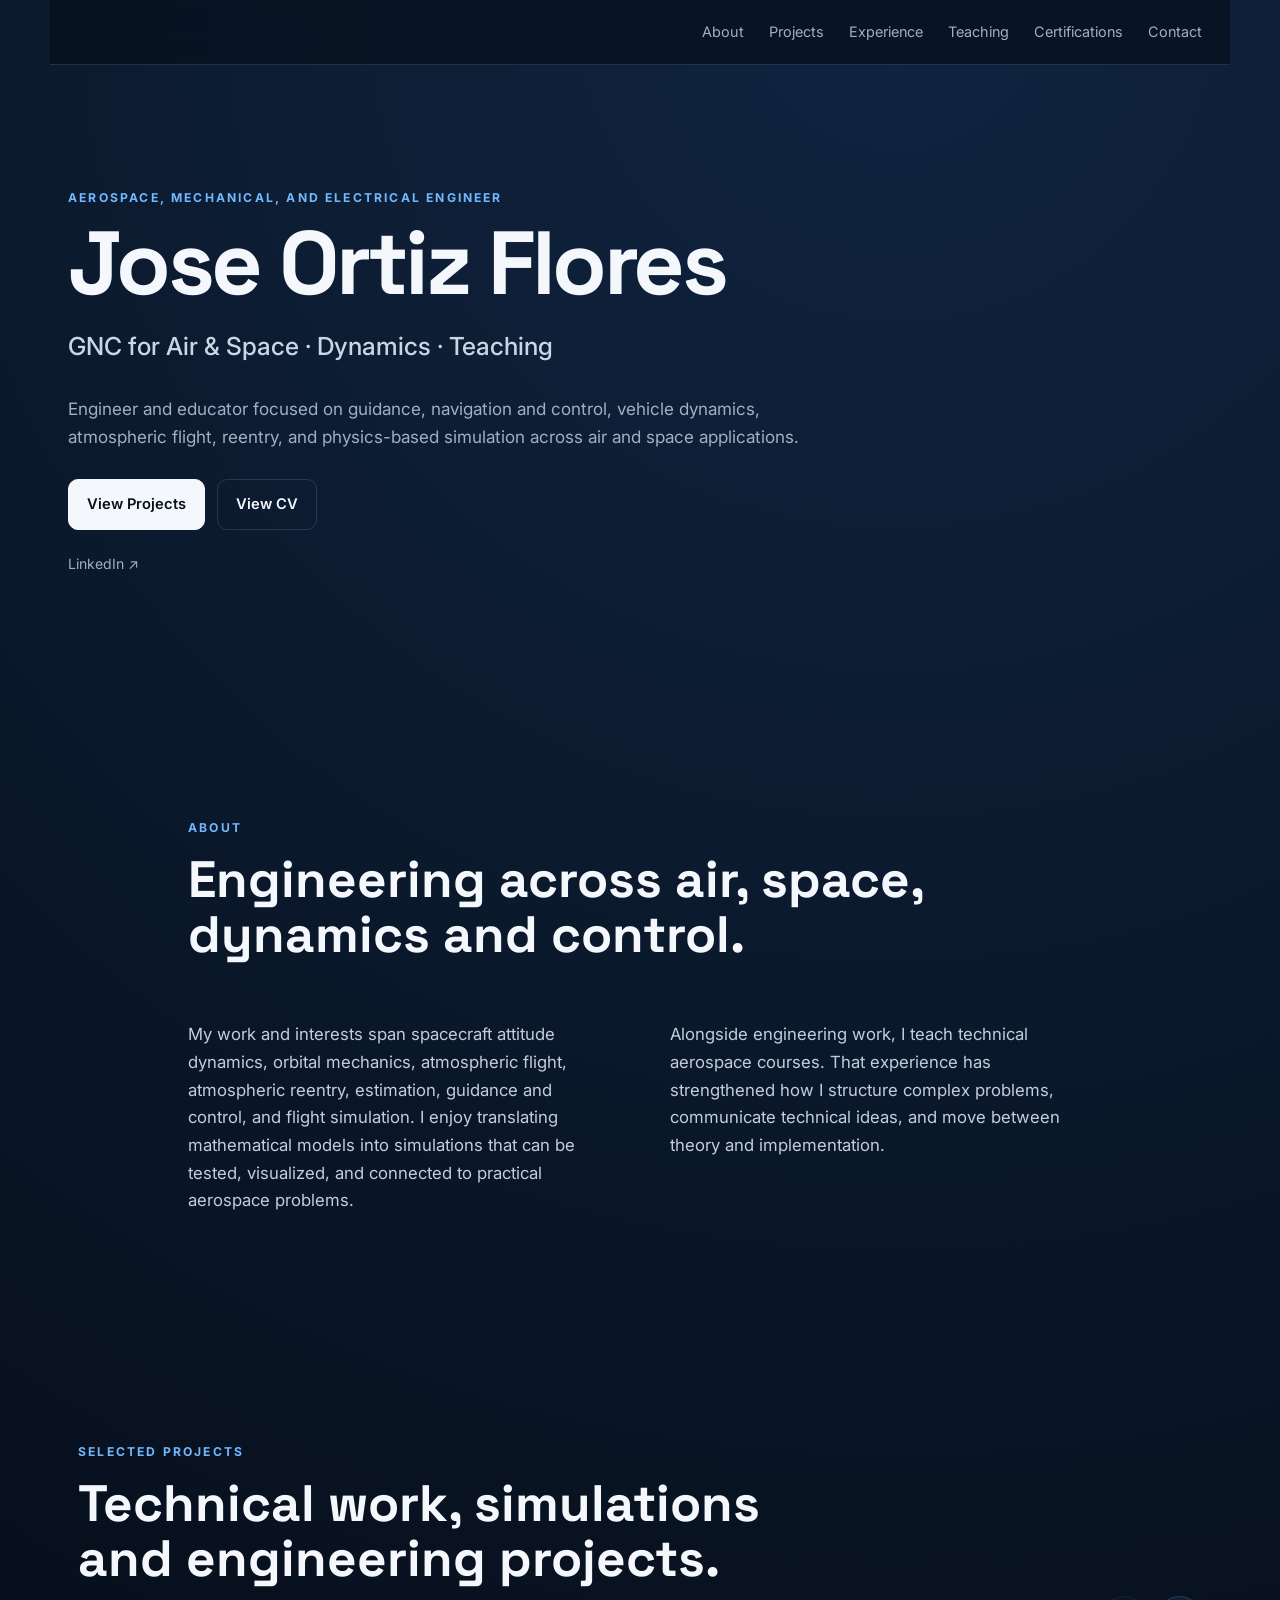
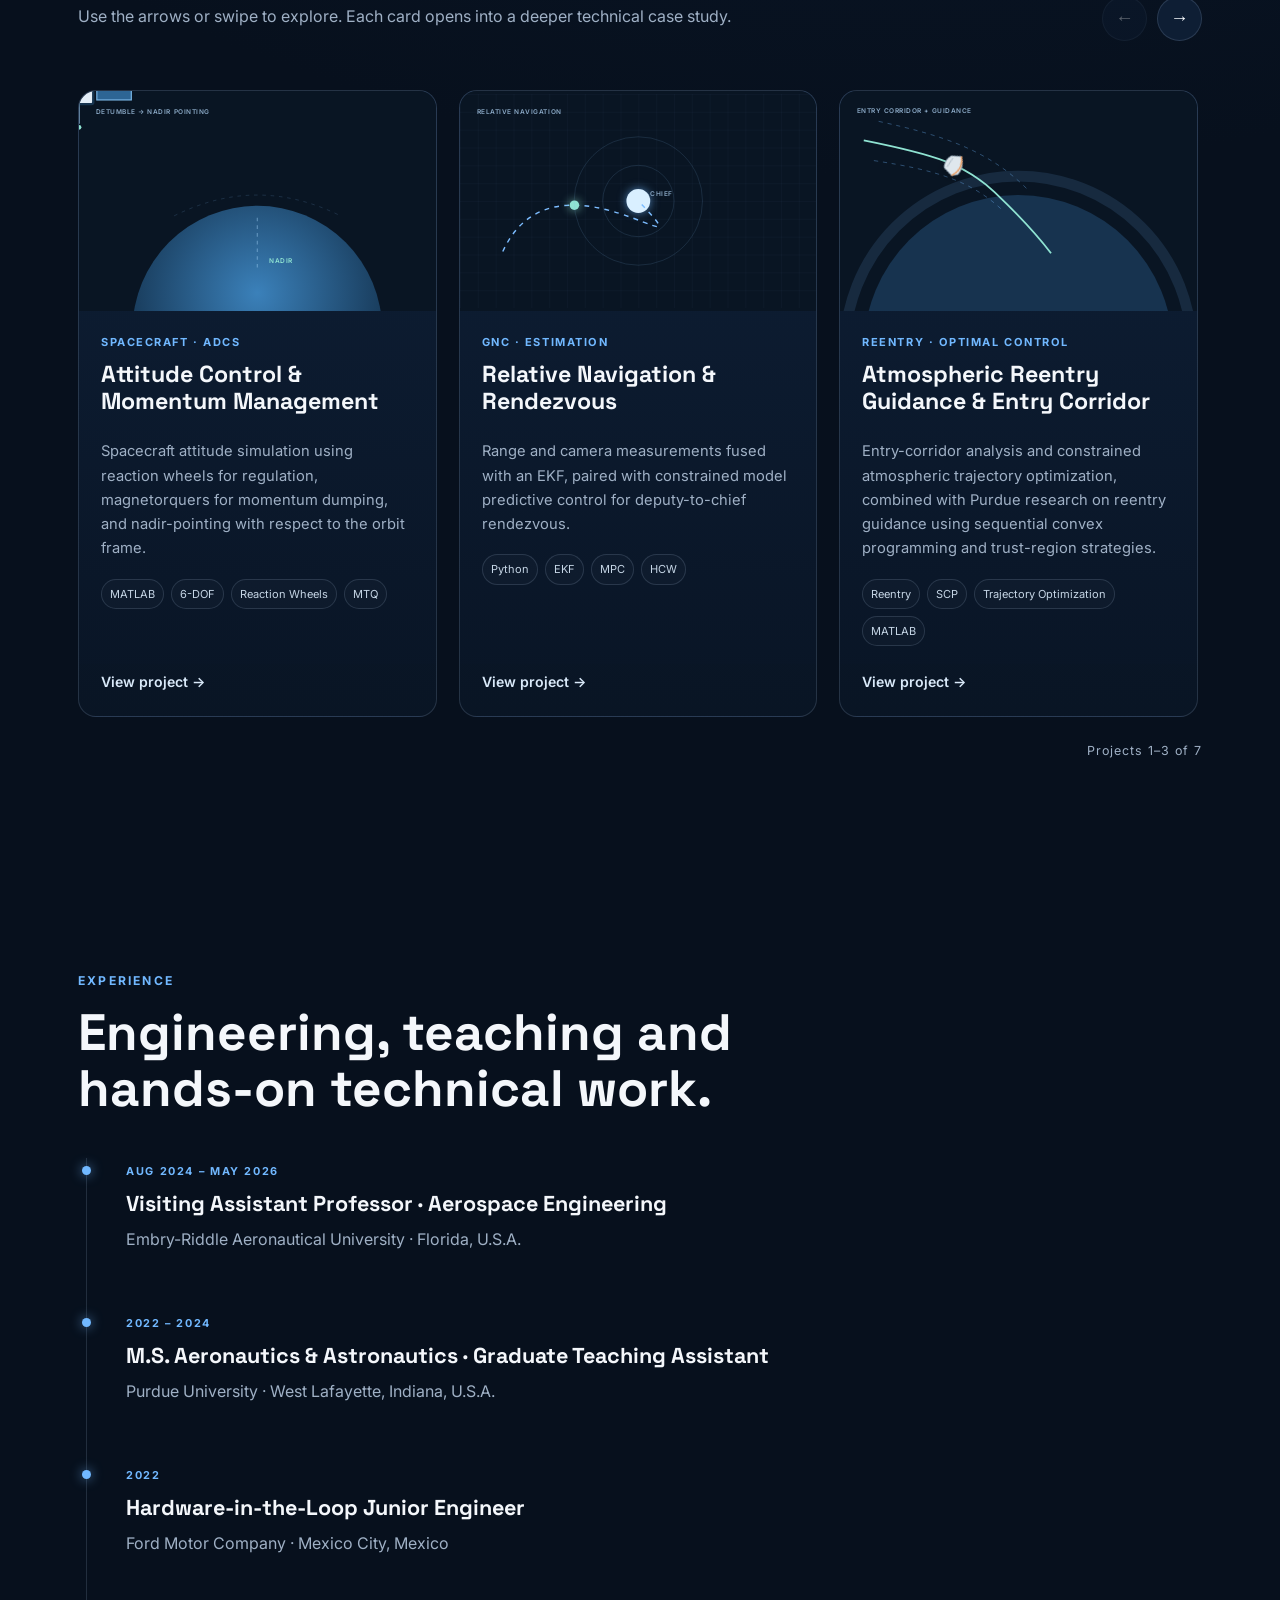
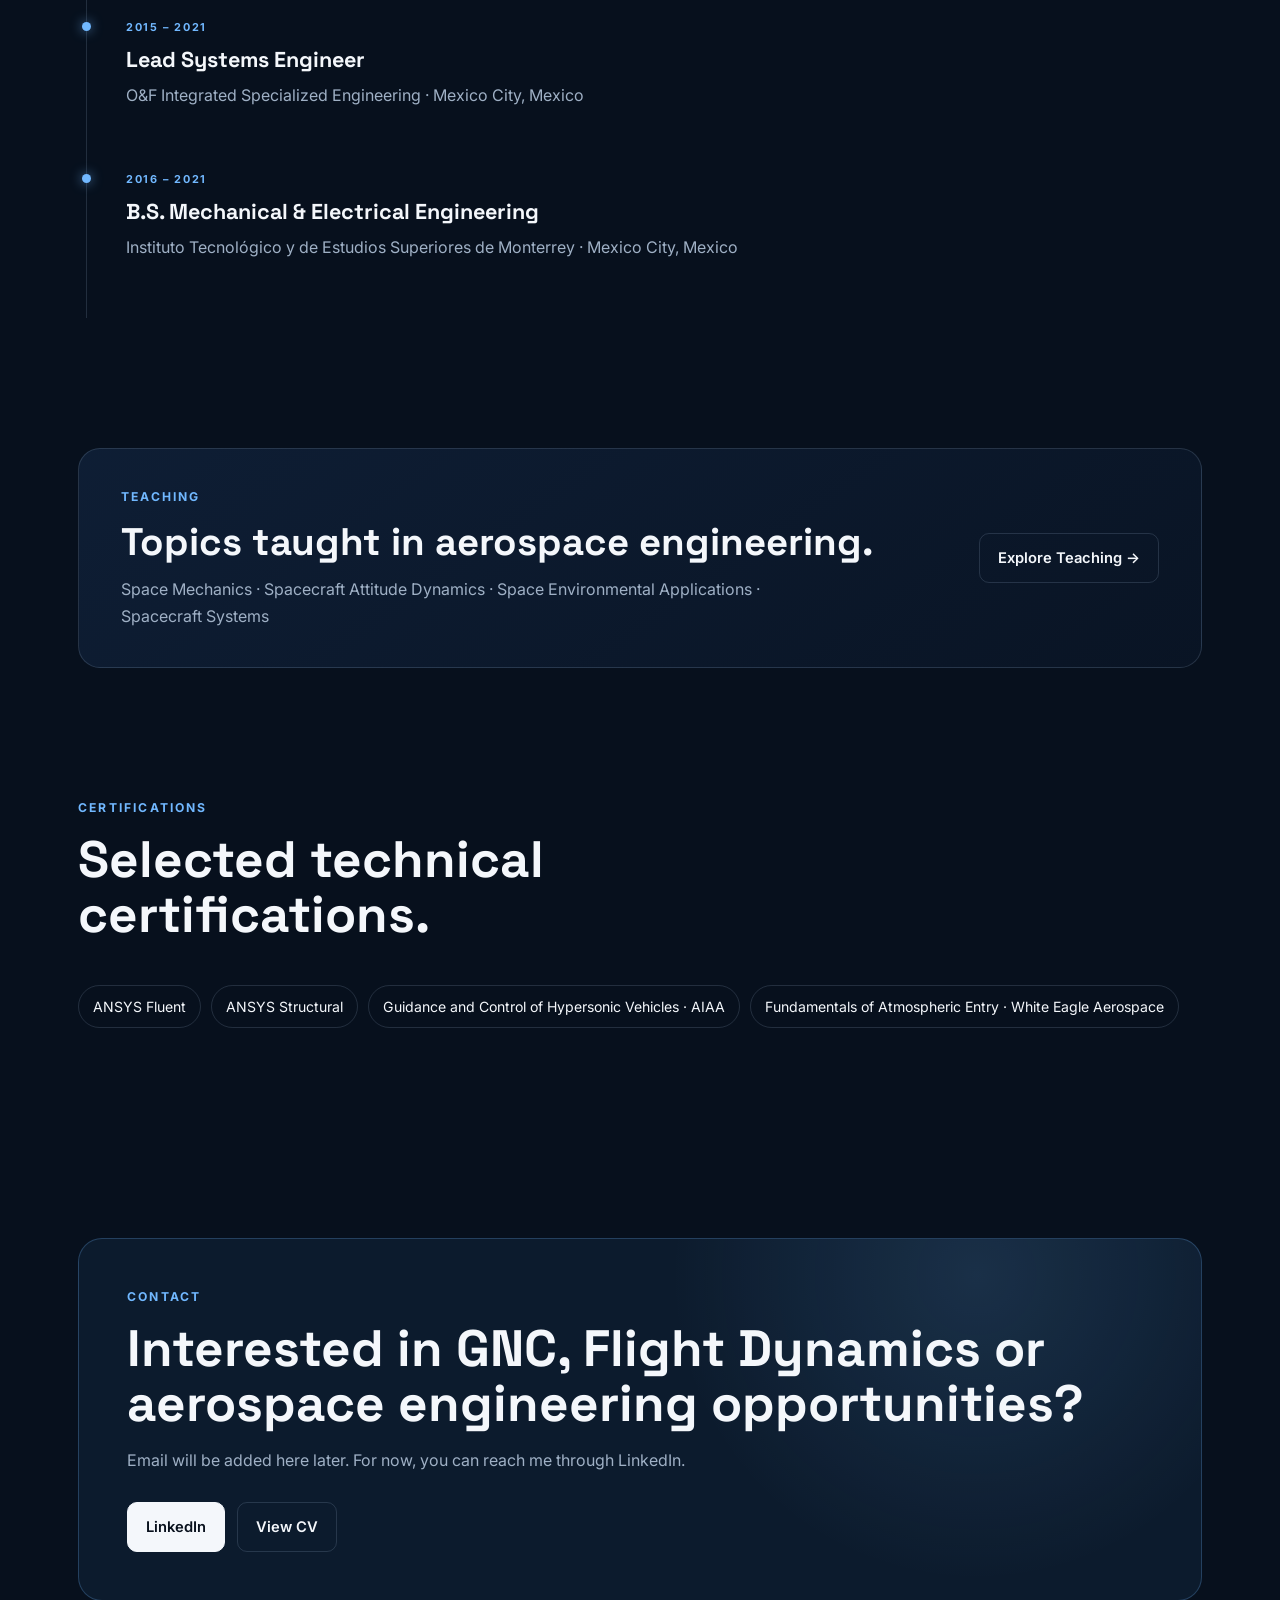
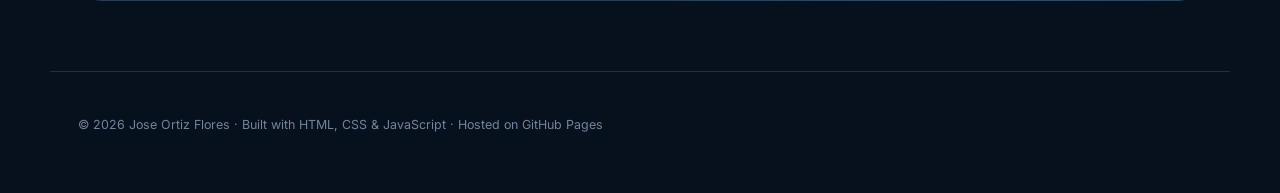
==== index.html @ 1f7a63b1 "Initial personal portfolio website" ====
<!DOCTYPE html>

<html lang="en">
<head>
<meta charset="utf-8"/>
<meta content="width=device-width, initial-scale=1.0" name="viewport"/>
<meta content="Jose Ortiz Flores — Aerospace, Mechanical, and Electrical Engineer focused on GNC for air and space, dynamics, and teaching." name="description"/>
<title>Jose Ortiz Flores | GNC for Air &amp; Space</title>
<link href="https://fonts.googleapis.com" rel="preconnect"/>
<link crossorigin="" href="https://fonts.gstatic.com" rel="preconnect"/>
<link href="https://fonts.googleapis.com/css2?family=Inter:wght@400;500;600;700&amp;family=Space+Grotesk:wght@500;600;700&amp;display=swap" rel="stylesheet"/>
<link href="style.css" rel="stylesheet">
</link></head>
<body>
<header class="site-header">
<div aria-hidden="true" class="brand-spacer"></div>
<nav aria-label="Primary navigation" class="nav">
<a href="#about">About</a>
<a href="#projects">Projects</a>
<a href="#experience">Experience</a>
<a href="teaching.html">Teaching</a>
<a href="#certifications">Certifications</a>
<a href="#contact">Contact</a>
</nav>
</header>
<main>
<section class="hero section hero-no-visual" id="home">
<div class="hero-copy reveal">
<p class="eyebrow">AEROSPACE, MECHANICAL, AND ELECTRICAL ENGINEER</p>
<h1>Jose Ortiz Flores</h1>
<h2>GNC for Air &amp; Space · Dynamics · Teaching</h2>
<p class="hero-text">Engineer and educator focused on guidance, navigation and control, vehicle dynamics, atmospheric flight, reentry, and physics-based simulation across air and space applications.</p>
<div class="hero-actions">
<a class="button primary" href="#projects">View Projects</a>
<a class="button secondary" href="assets/CV_JOF_Aug_2026.pdf" rel="noopener" target="_blank">View CV</a>
</div>
<div class="hero-links">
<a href="https://www.linkedin.com/in/jose-ortiz-flores-11a485203" rel="noopener" target="_blank">LinkedIn ↗</a>
</div>
</div>

</section>
<section class="section narrow" id="about">
<div class="section-heading reveal">
<p class="eyebrow">ABOUT</p>
<h2>Engineering across air, space, dynamics and control.</h2>
</div>
<div class="about-grid reveal">
<p>My work and interests span spacecraft attitude dynamics, orbital mechanics, atmospheric flight, atmospheric reentry, estimation, guidance and control, and flight simulation. I enjoy translating mathematical models into simulations that can be tested, visualized, and connected to practical aerospace problems.</p>
<p>Alongside engineering work, I teach technical aerospace courses. That experience has strengthened how I structure complex problems, communicate technical ideas, and move between theory and implementation.</p>
</div>
</section>
<section class="section" id="projects">
<div class="projects-heading-row reveal">
<div class="section-heading">
<p class="eyebrow">SELECTED PROJECTS</p>
<h2>Technical work, simulations and engineering projects.</h2>
<p>Use the arrows or swipe to explore. Each card opens into a deeper technical case study.</p>
</div>
<div aria-label="Project carousel controls" class="carousel-controls">
<button aria-label="Previous projects" class="carousel-button" id="projects-prev" type="button">←</button>
<button aria-label="Next projects" class="carousel-button" id="projects-next" type="button">→</button>
</div>
</div>
<div aria-label="Selected projects" class="project-carousel reveal" id="project-carousel" tabindex="0">
<article class="project-card">
<a aria-label="Open spacecraft attitude control project" class="project-preview detumble-preview" href="projects/spacecraft-adcs.html">
<svg aria-label="Satellite detumbling and settling into nadir pointing" role="img" viewbox="0 0 600 360">
<defs>
<radialgradient cx="50%" cy="35%" id="earthGlow" r="65%"><stop offset="0" stop-color="#3f8ac7"></stop><stop offset="1" stop-color="#102b45"></stop></radialgradient>
</defs>
<circle cx="300" cy="398" fill="url(#earthGlow)" opacity=".92" r="210"></circle>
<path d="M160 205 Q300 135 440 205" fill="none" stroke="currentColor" stroke-dasharray="6 8" stroke-opacity=".25"></path>
<g class="detumble-sat">
<rect class="sat-core" height="34" rx="3" width="48" x="-24" y="-17"></rect>
<rect class="sat-panel" height="20" width="58" x="-88" y="-10"></rect><rect class="sat-panel" height="20" width="58" x="30" y="-10"></rect>
<line class="nadir-boom" x1="0" x2="0" y1="17" y2="50"></line>
<circle class="nadir-dot" cx="0" cy="56" r="4"></circle>
</g>
<path class="nadir-line" d="M300 208 L300 294"></path>
<text x="28" y="34">DETUMBLE → NADIR POINTING</text>
<text class="nadir-label" x="320" y="284">NADIR</text>
</svg>
</a>
<div class="project-body">
<div class="project-meta">SPACECRAFT · ADCS</div>
<h3>Attitude Control &amp; Momentum Management</h3>
<p>Spacecraft attitude simulation using reaction wheels for regulation, magnetorquers for momentum dumping, and nadir-pointing with respect to the orbit frame.</p>
<div class="tags"><span>MATLAB</span><span>6-DOF</span><span>Reaction Wheels</span><span>MTQ</span></div>
<a class="project-link" href="projects/spacecraft-adcs.html">View project →</a>
</div>
</article>
<article class="project-card">
<a aria-label="Open relative navigation project" class="project-preview rendezvous-preview" href="projects/relative-navigation.html">
<svg aria-label="Animated relative rendezvous trajectory" role="img" viewbox="0 0 600 360">
<defs><pattern height="30" id="rvGrid" patternunits="userSpaceOnUse" width="30"><path d="M30 0H0V30" fill="none" stroke="currentColor" stroke-opacity=".09"></path></pattern></defs>
<rect fill="url(#rvGrid)" height="360" width="600"></rect>
<circle class="chief" cx="300" cy="180" r="20"></circle>
<path class="trajectory" d="M72 265 C160 72 430 315 300 180"></path>
<circle class="deputy" r="8"><animatemotion dur="5s" path="M72 265 C160 72 430 315 300 180" repeatcount="indefinite"></animatemotion></circle>
<circle class="range-ring" cx="300" cy="180" r="60"></circle><circle class="range-ring" cx="300" cy="180" r="108"></circle>
<text x="320" y="172">CHIEF</text><text x="28" y="34">RELATIVE NAVIGATION</text>
</svg>
</a>
<div class="project-body">
<div class="project-meta">GNC · ESTIMATION</div>
<h3>Relative Navigation &amp; Rendezvous</h3>
<p>Range and camera measurements fused with an EKF, paired with constrained model predictive control for deputy-to-chief rendezvous.</p>
<div class="tags"><span>Python</span><span>EKF</span><span>MPC</span><span>HCW</span></div>
<a class="project-link" href="projects/relative-navigation.html">View project →</a>
</div>
</article>
<article class="project-card">
<a aria-label="Open atmospheric reentry project" class="project-preview reentry-preview" href="projects/reentry-guidance.html">
<svg aria-label="Blunt capsule entering heat-shield-first through the atmosphere with a glowing plasma wake" role="img" viewbox="0 0 600 360">
<circle class="planet-disc" cx="300" cy="430" r="260"></circle>
<circle class="atmosphere-ring" cx="300" cy="430" r="292"></circle>
<path class="entry-path" d="M40 78 C160 102 210 118 260 165 C302 205 330 235 355 268"></path>
<path class="corridor-edge" d="M65 46 C175 70 250 95 315 160"></path><path class="corridor-edge" d="M57 112 C160 128 221 145 276 198"></path>
<g class="reentry-vehicle">
<g class="capsule-shape" transform="rotate(270)">
<path d="M-11 -13 Q1 -18 12 -10 L18 6 Q4 18 -12 13 L-18 4 Z"></path>
<path class="capsule-shield" d="M-18 4 Q1 18 18 6"></path>
<line class="capsule-panel" x1="-8" x2="10" y1="-9" y2="-6"></line>
</g>
<animatemotion dur="5.2s" path="M40 78 C160 102 210 118 260 165 C302 205 330 235 355 268" repeatcount="indefinite" rotate="auto"></animatemotion>
</g>
<text x="28" y="32">ENTRY CORRIDOR + GUIDANCE</text>
</svg>
</a>
<div class="project-body">
<div class="project-meta">REENTRY · OPTIMAL CONTROL</div>
<h3>Atmospheric Reentry Guidance &amp; Entry Corridor</h3>
<p>Entry-corridor analysis and constrained atmospheric trajectory optimization, combined with Purdue research on reentry guidance using sequential convex programming and trust-region strategies.</p>
<div class="tags"><span>Reentry</span><span>SCP</span><span>Trajectory Optimization</span><span>MATLAB</span></div>
<a class="project-link" href="projects/reentry-guidance.html">View project →</a>
</div>
</article>
<article class="project-card">
<a aria-label="Open halo orbit relative control project" class="project-preview halo-preview" href="projects/halo-relative-control.html">
<svg aria-label="Two spacecraft maintaining relative motion in a Sun-Earth L2 halo orbit" role="img" viewbox="0 0 600 360">
<circle class="sun-dot" cx="92" cy="180" r="38"></circle><circle class="earth-dot" cx="458" cy="180" r="10"></circle>
<circle class="l2-dot" cx="500" cy="180" r="5"></circle><text x="511" y="176">L2</text>
<ellipse class="halo-orbit" cx="500" cy="180" rx="48" ry="108" transform="rotate(-8 500 180)"></ellipse>
<g class="halo-chief"><circle cx="0" cy="0" r="8"></circle><animatemotion dur="7s" path="M500 72 C548 72 548 288 500 288 C452 288 452 72 500 72" repeatcount="indefinite"></animatemotion></g><g class="halo-deputy"><circle cx="0" cy="0" r="6"></circle><animatemotion begin="-.16s" dur="7s" path="M500 85 C541 85 541 275 500 275 C459 275 459 85 500 85" repeatcount="indefinite"></animatemotion></g>
<text x="28" y="32">SUN–EARTH L2 FORMATION CONTROL</text>
</svg>
</a>
<div class="project-body">
<div class="project-meta">CR3BP · FORMATION FLYING</div>
<h3>Station Keeping &amp; Formation Flying at Sun–Earth L2</h3>
<p>Lyapunov-based station keeping and chief–deputy formation control in nonlinear Sun–Earth L2 dynamics.</p>
<div class="tags"><span>CR3BP</span><span>Lyapunov Control</span><span>Halo Orbit</span><span>MATLAB</span></div>
<a class="project-link" href="projects/halo-relative-control.html">View project →</a>
</div>
</article>
<article class="project-card">
<a aria-label="Open solar sail optimal control project" class="project-preview solar-sail-preview" href="projects/solar-sail-optimal-control.html">
<svg aria-label="Solar sail driven by yellow solar-radiation rays toward a near-Earth asteroid" role="img" viewbox="0 0 600 360">
<g class="solar-ray-field">
<g class="solar-rays ray-copy-a">
<path d="M0 62 C150 66 310 72 600 84"></path>
<path d="M0 112 C160 116 330 120 600 126"></path>
<path d="M0 162 C170 162 350 163 600 166"></path>
<path d="M0 212 C160 208 340 204 600 196"></path>
<path d="M0 262 C150 252 315 240 600 218"></path>
<path d="M0 310 C145 296 310 276 600 244"></path>
</g>
<g class="solar-rays ray-copy-b" transform="translate(-600 0)">
<path d="M0 62 C150 66 310 72 600 84"></path>
<path d="M0 112 C160 116 330 120 600 126"></path>
<path d="M0 162 C170 162 350 163 600 166"></path>
<path d="M0 212 C160 208 340 204 600 196"></path>
<path d="M0 262 C150 252 315 240 600 218"></path>
<path d="M0 310 C145 296 310 276 600 244"></path>
</g>
</g>
<path class="solar-nominal" d="M72 276 C168 192 226 125 300 95 C379 63 436 76 488 98"></path>
<path class="solar-recovery" d="M72 276 C168 192 226 125 300 95 C332 82 351 113 364 151 C382 192 432 128 488 98"></path>
<path class="solar-safe" d="M326 110 C344 120 355 134 364 151"></path>
<g class="nea-asteroid" transform="translate(510 96)"><path d="M-21 -8 L-11 -20 L6 -17 L20 -6 L15 12 L3 20 L-15 14 L-22 3 Z"></path><circle cx="-8" cy="-5" r="3.5"></circle><circle cx="8" cy="6" r="3"></circle><circle cx="3" cy="-10" r="2"></circle></g>
<text class="nea-label" x="486" y="139">NEA</text>
<g class="solar-sail">
<path d="M-18 0 L0 -18 L18 0 L0 18 Z"></path>
<line x1="-13" x2="13" y1="-13" y2="13"></line><line x1="13" x2="-13" y1="-13" y2="13"></line>
</g>
<text x="28" y="32">SOLAR-SAIL OPTIMAL CONTROL</text>
<text class="solar-label" x="370" y="205">SAFE MODE + RECOVERY</text>
</svg>
</a>
<div class="project-body">
<div class="project-meta">OPTIMAL CONTROL · TRAJECTORY RECOVERY</div>
<h3>Solar Sail Trajectory Optimization &amp; Missed-Thrust Recovery</h3>
<p>Minimum-time solar-sail asteroid rendezvous using indirect optimal control, followed by trajectory replanning after an 8-day safe-mode event.</p>
<div class="tags"><span>Indirect Optimal Control</span><span>Solar Sail</span><span>Safe Mode</span><span>Replanning</span></div>
<a class="project-link" href="projects/solar-sail-optimal-control.html">View project →</a>
</div>
</article>
<article class="project-card">
<a aria-label="Open aerogravity assist project" class="project-preview aga-preview" href="projects/aerogravity-assist.html">
<svg aria-label="Aerogravity-assist flyby curving around Venus and skimming its upper atmosphere" role="img" viewbox="0 0 600 360">
<defs><marker id="agaArrow" markerheight="8" markerwidth="8" orient="auto" refx="7" refy="3"><path d="M0,0 L0,6 L7,3 z"></path></marker></defs>
<circle class="venus-disc" cx="330" cy="220" r="83"></circle>
<circle class="venus-atm" cx="330" cy="220" r="101"></circle>
<path class="aga-guide-path" d="M32 292 C120 291 188 274 234 238 C275 206 287 161 321 132 C364 95 430 80 568 88"></path>
<path class="aga-main-path" d="M32 292 C120 291 188 274 234 238 C275 206 287 161 321 132 C364 95 430 80 568 88" marker-end="url(#agaArrow)"></path>
<path class="aga-atmospheric" d="M247 228 C278 197 289 158 321 132 C342 114 368 102 395 95"></path>
<circle class="periapsis-mark" cx="321" cy="132" r="5"></circle>
<g class="waverider"><path d="M-15 -8 L16 0 L-15 8 L-7 0 Z"></path></g>
<text x="28" y="32">VENUS AEROGRAVITY ASSIST</text>
<text class="aga-label" x="397" y="119">AGA</text>
<text class="atmosphere-label" x="336" y="155">UPPER ATMOSPHERE</text>
</svg>
</a>
<div class="project-body">
<div class="project-meta">HYPERSONICS · TRAJECTORY OPTIMIZATION</div>
<h3>Trajectory Optimization for Aerogravity Assist</h3>
<p>Optimal Venus atmospheric trajectory for a waverider, maximizing departure velocity by reducing drag losses while exploiting aerodynamic lift.</p>
<div class="tags"><span>Optimal Control</span><span>Waverider</span><span>Venus</span><span>bvp4c</span></div>
<a class="project-link" href="projects/aerogravity-assist.html">View project →</a>
</div>
</article>
<article class="project-card">
<a aria-label="Open SAE Aero Design project" class="project-preview aircraft-preview" href="projects/sae-aero-design.html">
<img alt="SAE Aero Design RC cargo aircraft in flight" class="sae-project-photo" src="assets/images/sae-2018.jpg"/>
</a>
<div class="project-body">
<div class="project-meta">AIRCRAFT DESIGN · SAE</div>
<h3>SAE Aero Design Aircraft</h3>
<p>Design, manufacturing and flight competition work spanning structures, aerodynamics, stability &amp; control, propulsion and team leadership.</p>
<div class="tags"><span>Structures</span><span>Flight Dynamics</span><span>FEA</span><span>Manufacturing</span></div>
<a class="project-link" href="projects/sae-aero-design.html">View project →</a>
</div>
</article>
</div>
<div class="carousel-status reveal"><span id="project-position">Projects 1–3 of 7</span></div>
</section>
<section class="section" id="experience">
<div class="section-heading reveal"><p class="eyebrow">EXPERIENCE</p><h2>Engineering, teaching and hands-on technical work.</h2></div>
<div class="timeline reveal">
<div class="timeline-item"><div><span class="timeline-dot"></span></div><div class="timeline-content"><p class="timeline-date">AUG 2024 – MAY 2026</p><h3>Visiting Assistant Professor · Aerospace Engineering</h3><p>Embry-Riddle Aeronautical University · Florida, U.S.A.</p></div></div>
<div class="timeline-item"><div><span class="timeline-dot"></span></div><div class="timeline-content"><p class="timeline-date">2022 – 2024</p><h3>M.S. Aeronautics &amp; Astronautics · Graduate Teaching Assistant</h3><p>Purdue University · West Lafayette, Indiana, U.S.A.</p></div></div>
<div class="timeline-item"><div><span class="timeline-dot"></span></div><div class="timeline-content"><p class="timeline-date">2022</p><h3>Hardware-in-the-Loop Junior Engineer</h3><p>Ford Motor Company · Mexico City, Mexico</p></div></div>
<div class="timeline-item"><div><span class="timeline-dot"></span></div><div class="timeline-content"><p class="timeline-date">2015 – 2021</p><h3>Lead Systems Engineer</h3><p>O&amp;F Integrated Specialized Engineering · Mexico City, Mexico</p></div></div>
<div class="timeline-item"><div><span class="timeline-dot"></span></div><div class="timeline-content"><p class="timeline-date">2016 – 2021</p><h3>B.S. Mechanical &amp; Electrical Engineering</h3><p>Instituto Tecnológico y de Estudios Superiores de Monterrey · Mexico City, Mexico</p></div></div>
</div>
</section>
<section class="section teaching-home" id="teaching">
<div class="teaching-home-card reveal">
<div>
<p class="eyebrow">TEACHING</p>
<h2>Topics taught in aerospace engineering.</h2>
<p>Space Mechanics · Spacecraft Attitude Dynamics · Space Environmental Applications · <span class="no-wrap">Spacecraft Systems</span></p>
</div>
<a class="button secondary teaching-button" href="teaching.html">Explore Teaching →</a>
</div>
</section>
<section class="section" id="certifications">
<div class="section-heading reveal"><p class="eyebrow">CERTIFICATIONS</p><h2>Selected technical certifications.</h2></div>
<div class="cert-list reveal"><span>ANSYS Fluent</span><span>ANSYS Structural</span><span>Guidance and Control of Hypersonic Vehicles · AIAA</span><span>Fundamentals of Atmospheric Entry · White Eagle Aerospace</span></div>
</section>
<section class="section contact-section" id="contact">
<div class="contact-card reveal"><p class="eyebrow">CONTACT</p><h2>Interested in GNC, Flight Dynamics or aerospace engineering opportunities?</h2><p>Email will be added here later. For now, you can reach me through LinkedIn.</p><div class="contact-actions"><a class="button primary" href="https://www.linkedin.com/in/jose-ortiz-flores-11a485203" rel="noopener" target="_blank">LinkedIn</a><a class="button secondary" href="assets/CV_JOF_Aug_2026.pdf" rel="noopener" target="_blank">View CV</a></div></div>
</section>
</main>
<footer><p>© <span id="year"></span> Jose Ortiz Flores · Built with HTML, CSS &amp; JavaScript · Hosted on GitHub Pages</p></footer>
<script src="script.js"></script>
</body>
</html>
---- style.css ----
:root {
  --bg: #07101d;
  --bg-soft: #0b1728;
  --panel: rgba(15, 31, 51, .78);
  --panel-strong: #10223a;
  --text: #f4f7fb;
  --muted: #9fb0c5;
  --line: rgba(179, 206, 236, .16);
  --accent: #71b8ff;
  --accent-2: #8fe3d2;
  --max: 1180px;
}
*{box-sizing:border-box}
html{scroll-behavior:smooth}
body{margin:0;background:radial-gradient(circle at 70% 0%,#102440 0%,var(--bg) 35%),var(--bg);color:var(--text);font-family:Inter,system-ui,sans-serif;line-height:1.65}
a{color:inherit;text-decoration:none}
img,svg{display:block;max-width:100%}
.site-header{position:sticky;top:0;z-index:40;display:flex;align-items:center;justify-content:space-between;max-width:var(--max);margin:auto;padding:20px 28px;background:rgba(7,16,29,.76);backdrop-filter:blur(16px);border-bottom:1px solid var(--line)}
.brand{font-family:"Space Grotesk",sans-serif;font-weight:700;letter-spacing:.08em}.nav{display:flex;gap:25px;font-size:.9rem;color:var(--muted)}.nav a:hover{color:var(--text)}
.section{max-width:var(--max);margin:auto;padding:105px 28px}.narrow{max-width:960px}.eyebrow{font-size:.76rem;letter-spacing:.18em;font-weight:700;color:var(--accent);margin:0 0 14px}.section-heading{max-width:760px;margin-bottom:42px}.section-heading h2,.contact-card h2{font-family:"Space Grotesk",sans-serif;font-size:clamp(2rem,4vw,3.4rem);line-height:1.08;margin:0 0 16px}.section-heading>p:last-child{color:var(--muted)}
.hero{min-height:82vh;display:grid;grid-template-columns:1.08fr .92fr;gap:55px;align-items:center;padding-top:90px}.hero h1{font-family:"Space Grotesk",sans-serif;font-size:clamp(3.3rem,7vw,6.6rem);line-height:.92;letter-spacing:-.04em;margin:0 0 22px}.hero h2{font-size:clamp(1.15rem,2vw,1.55rem);font-weight:500;color:#c9d6e5;max-width:720px}.hero-text{max-width:670px;font-size:1.07rem;color:var(--muted);margin:28px 0}.hero-actions,.contact-actions{display:flex;gap:12px;flex-wrap:wrap}.button{padding:12px 18px;border-radius:10px;border:1px solid var(--line);font-size:.92rem;font-weight:600;transition:.2s}.button.primary{background:var(--text);color:#09111d;border-color:var(--text)}.button.secondary:hover{border-color:var(--accent)}.hero-links{display:flex;gap:22px;margin-top:22px;font-size:.88rem;color:var(--muted)}
.hero-visual{min-height:480px}.orbit-scene{position:relative;width:100%;height:480px;overflow:hidden;border:1px solid var(--line);border-radius:28px;background:radial-gradient(circle at 50% 48%,rgba(58,126,194,.16),transparent 35%),linear-gradient(145deg,#0a1626,#07101d)}.grid-plane{position:absolute;inset:0;background-image:linear-gradient(rgba(113,184,255,.08) 1px,transparent 1px),linear-gradient(90deg,rgba(113,184,255,.08) 1px,transparent 1px);background-size:38px 38px;transform:perspective(400px) rotateX(62deg) scale(1.6);transform-origin:center 80%;opacity:.65}.earth{position:absolute;left:50%;top:50%;width:150px;height:150px;border-radius:50%;transform:translate(-50%,-50%);background:radial-gradient(circle at 35% 30%,#2e7cc1 0,#17466f 42%,#0b2844 70%,#081a2c 100%);box-shadow:0 0 65px rgba(67,159,239,.26)}.earth:after{content:"";position:absolute;inset:10px;border-radius:50%;background:linear-gradient(120deg,transparent 35%,rgba(143,227,210,.22) 36% 42%,transparent 43% 58%,rgba(143,227,210,.18) 59% 66%,transparent 67%)}.orbit-ring{position:absolute;left:50%;top:50%;width:360px;height:170px;border:1px solid rgba(113,184,255,.42);border-radius:50%;transform:translate(-50%,-50%) rotate(-18deg)}.orbit-ring-b{width:310px;height:280px;transform:translate(-50%,-50%) rotate(62deg);opacity:.35}.satellite-orbit{position:absolute;left:50%;top:50%;width:360px;height:170px;transform:translate(-50%,-50%) rotate(-18deg);animation:orbitSpin 8s linear infinite}.satellite{position:absolute;left:50%;top:-11px;width:64px;height:30px;transform:rotate(18deg)}.sat-body{position:absolute;left:25px;top:5px;width:20px;height:20px;background:#dce9f8;border:3px solid #10223a}.panel{position:absolute;top:9px;width:24px;height:12px;background:repeating-linear-gradient(90deg,#3474aa 0 5px,#1a466d 5px 7px);border:1px solid #78a6ce}.panel-left{left:0}.panel-right{right:-5px}.telemetry{position:absolute;padding:7px 10px;border:1px solid var(--line);border-radius:8px;background:rgba(7,16,29,.72);font-family:monospace;font-size:.77rem;color:#bfdbf7}.telemetry-a{left:8%;top:15%}.telemetry-b{right:8%;top:23%}.telemetry-c{right:8%;bottom:13%}@keyframes orbitSpin{to{transform:translate(-50%,-50%) rotate(342deg)}}
.about-grid{display:grid;grid-template-columns:1fr 1fr;gap:60px;color:#c2cedc;font-size:1.05rem}
.project-grid{display:grid;grid-template-columns:repeat(3,1fr);gap:22px}.project-card{background:linear-gradient(180deg,rgba(16,34,58,.88),rgba(10,22,38,.9));border:1px solid var(--line);border-radius:18px;overflow:hidden;transition:transform .25s,border-color .25s}.project-card:hover{transform:translateY(-5px);border-color:rgba(113,184,255,.4)}.project-preview{height:255px;position:relative;overflow:hidden;background:#091523;color:#85c3ff}.project-body{padding:24px}.project-meta{font-size:.69rem;letter-spacing:.14em;color:var(--accent);font-weight:700}.project-body h3{font-family:"Space Grotesk";font-size:1.45rem;line-height:1.15;margin:10px 0}.project-body p{color:var(--muted);font-size:.92rem;min-height:90px}.tags{display:flex;gap:7px;flex-wrap:wrap;margin:18px 0}.tags span{font-size:.69rem;padding:5px 8px;border-radius:999px;border:1px solid var(--line);color:#c5d5e5;background:rgba(255,255,255,.02)}.project-link{font-size:.88rem;font-weight:600;color:#d9e9f9}.project-link:hover{color:var(--accent)}
.preview-grid{position:absolute;inset:0;background-image:linear-gradient(rgba(113,184,255,.07) 1px,transparent 1px),linear-gradient(90deg,rgba(113,184,255,.07) 1px,transparent 1px);background-size:24px 24px;transform:perspective(300px) rotateX(55deg) scale(1.5);transform-origin:center bottom}.attitude-cube{position:absolute;left:50%;top:48%;width:70px;height:70px;transform-style:preserve-3d;animation:cubeRotate 7s linear infinite}.face{position:absolute;width:70px;height:70px;border:1px solid rgba(201,232,255,.75);background:rgba(72,137,194,.16)}.front{transform:translateZ(35px)}.back{transform:rotateY(180deg) translateZ(35px)}.right{transform:rotateY(90deg) translateZ(35px)}.left{transform:rotateY(-90deg) translateZ(35px)}.top{transform:rotateX(90deg) translateZ(35px)}.bottom{transform:rotateX(-90deg) translateZ(35px)}@keyframes cubeRotate{from{transform:translate(-50%,-50%) rotateX(-18deg) rotateY(0)}to{transform:translate(-50%,-50%) rotateX(342deg) rotateY(360deg)}}.axis{position:absolute;font:700 11px monospace}.x-axis{left:72%;top:53%;color:#ffadad}.y-axis{left:50%;top:15%;color:#b7efc5}.z-axis{left:25%;top:67%;color:#a0c4ff}.rendezvous-preview svg{width:100%;height:100%}.rendezvous-preview .chief{fill:#d9efff;filter:drop-shadow(0 0 8px rgba(113,184,255,.65))}.rendezvous-preview .trajectory{fill:none;stroke:#7cbcff;stroke-width:2.4;stroke-dasharray:8 9}.rendezvous-preview .deputy{fill:#8fe3d2;filter:drop-shadow(0 0 8px rgba(143,227,210,.8))}.rendezvous-preview .range-ring{fill:none;stroke:#77aede;stroke-width:1;opacity:.25}.rendezvous-preview text{fill:#8aa8c5;font:600 11px Inter,sans-serif;letter-spacing:.08em}.aircraft-preview{display:flex;align-items:center;justify-content:center}.aircraft-svg{position:relative;z-index:3;width:84%;fill:#dbe9f6;filter:drop-shadow(0 8px 15px rgba(0,0,0,.25));animation:aircraftFloat 4s ease-in-out infinite}.aircraft-label{position:absolute;left:20px;bottom:16px;z-index:4;font-size:.67rem;letter-spacing:.14em;color:#7aa9d4}.wind-line{position:absolute;height:1px;background:linear-gradient(90deg,transparent,#6ab5f8,transparent);width:70%;left:-70%;animation:wind 2.6s linear infinite}.w1{top:25%}.w2{top:42%;animation-delay:.5s}.w3{top:62%;animation-delay:1.1s}.w4{top:76%;animation-delay:1.7s}@keyframes wind{to{left:100%}}@keyframes aircraftFloat{50%{transform:translateY(-7px) rotate(-1deg)}}
.timeline{max-width:850px}.timeline-item{display:grid;grid-template-columns:28px 1fr;gap:20px}.timeline-item>div:first-child{position:relative;border-left:1px solid var(--line);margin-left:8px}.timeline-dot{position:absolute;left:-5px;top:8px;width:9px;height:9px;border-radius:50%;background:var(--accent);box-shadow:0 0 12px rgba(113,184,255,.7)}.timeline-content{padding:0 0 52px}.timeline-content h3{font-family:"Space Grotesk";font-size:1.35rem;margin:2px 0 5px}.timeline-content p{color:var(--muted);margin:5px 0}.timeline-date{font-size:.68rem!important;letter-spacing:.15em;color:var(--accent)!important;font-weight:700}
.skills-grid{display:grid;grid-template-columns:1fr 1fr;gap:18px}.skill-block{padding:26px;border:1px solid var(--line);border-radius:15px;background:rgba(13,28,47,.6)}.skill-block h3{font-family:"Space Grotesk";margin:0 0 10px}.skill-block p{margin:0;color:var(--muted)}
.contact-section{padding-bottom:70px}.contact-card{padding:48px;border:1px solid rgba(113,184,255,.24);border-radius:24px;background:radial-gradient(circle at 80% 10%,rgba(113,184,255,.13),transparent 32%),var(--panel)}.contact-card p:not(.eyebrow){max-width:690px;color:var(--muted)}.contact-actions{margin-top:28px}footer{max-width:var(--max);margin:auto;padding:30px 28px 45px;color:#71849a;font-size:.78rem;border-top:1px solid var(--line)}
.reveal{opacity:0;transform:translateY(18px);transition:opacity .65s ease,transform .65s ease}.reveal.visible{opacity:1;transform:none}
@media(max-width:960px){.hero{grid-template-columns:1fr;min-height:auto}.hero-visual{min-height:380px}.orbit-scene{height:380px}.project-grid{grid-template-columns:1fr}.project-body p{min-height:auto}.project-preview{height:310px}.about-grid,.skills-grid{grid-template-columns:1fr}.about-grid{gap:12px}}
@media(max-width:720px){.site-header{padding:16px 20px}.nav{display:none}.section{padding:78px 20px}.hero{padding-top:65px}.hero h1{font-size:3.6rem}.hero-visual{min-height:320px}.orbit-scene{height:320px}.orbit-ring,.satellite-orbit{width:280px;height:135px}.earth{width:120px;height:120px}.project-preview{height:235px}.contact-card{padding:28px}}

/* v2 refinements */
.brand-spacer { width: 1px; }
.focus-panel { width:100%; min-height:360px; border:1px solid var(--border); border-radius:24px; padding:34px; display:flex; flex-direction:column; justify-content:center; background:linear-gradient(145deg, rgba(255,255,255,.035), rgba(255,255,255,.01)); }
.focus-label { font-size:.72rem; letter-spacing:.18em; color:var(--accent); margin:0 0 22px; }
.focus-row { display:grid; grid-template-columns:42px 1fr; gap:12px; padding:15px 0; border-bottom:1px solid var(--border); align-items:center; }
.focus-row span { color:var(--muted); font-family:'Space Grotesk',sans-serif; font-size:.8rem; }
.focus-row strong { font-weight:500; }
.focus-note { color:var(--muted); font-size:.82rem; margin:22px 0 0; }
.certifications { margin-top:42px; padding-top:28px; border-top:1px solid var(--border); }
.cert-list { display:flex; flex-wrap:wrap; gap:10px; margin-top:14px; }
.cert-list span { border:1px solid var(--border); border-radius:999px; padding:9px 14px; font-size:.88rem; }
@media (max-width: 800px) { .focus-panel { min-height:auto; } }

/* v3 project carousel + project-specific previews */
.focus-panel,.focus-row,.certifications,.cert-list span{border-color:var(--line)}
.projects-heading-row{display:flex;align-items:flex-end;justify-content:space-between;gap:24px;margin-bottom:42px}.projects-heading-row .section-heading{margin-bottom:0}.carousel-controls{display:flex;gap:10px;padding-bottom:4px}.carousel-button{width:45px;height:45px;border-radius:50%;border:1px solid var(--line);background:rgba(16,34,58,.82);color:var(--text);font-size:1.15rem;cursor:pointer;transition:.2s}.carousel-button:hover{border-color:var(--accent);background:rgba(25,52,82,.92)}.carousel-button:disabled{opacity:.35;cursor:default}
.project-carousel{display:grid;grid-auto-flow:column;grid-auto-columns:calc((100% - 44px)/3);gap:22px;overflow-x:auto;scroll-snap-type:x mandatory;scroll-behavior:smooth;scrollbar-width:none;padding:3px 2px 12px}.project-carousel::-webkit-scrollbar{display:none}.project-carousel .project-card{scroll-snap-align:start;min-width:0}.carousel-status{display:flex;justify-content:flex-end;margin-top:12px;color:var(--muted);font-size:.78rem;letter-spacing:.08em}
.project-preview svg{width:100%;height:100%}.project-preview text{fill:#8aa8c5;font:600 11px Inter,sans-serif;letter-spacing:.08em}
.detumble-preview .sat-core{fill:#e4eef7;stroke:#17344f;stroke-width:4}.detumble-preview .sat-panel{fill:#2d6594;stroke:#79b5e6;stroke-width:2}.detumble-preview .nadir-boom,.detumble-preview .nadir-line{stroke:#9bcaf0;stroke-width:2}.detumble-preview .nadir-line{stroke-dasharray:6 7;opacity:.45}.detumble-preview .nadir-dot{fill:#8fe3d2}.detumble-preview .nadir-label{fill:#8fe3d2}.detumble-sat{transform-origin:300px 205px;animation:detumbleSettle 7s cubic-bezier(.42,0,.18,1) infinite}.detumble-sat{transform-box:view-box}@keyframes detumbleSettle{0%{transform:translate(300px,205px) rotate(-160deg)}12%{transform:translate(300px,205px) rotate(115deg)}25%{transform:translate(300px,205px) rotate(-72deg)}38%{transform:translate(300px,205px) rotate(42deg)}52%{transform:translate(300px,205px) rotate(-18deg)}66%,100%{transform:translate(300px,205px) rotate(0deg)}}
.reentry-preview .planet-disc{fill:#17334f}.reentry-preview .atmosphere-ring{fill:none;stroke:#71b8ff;stroke-width:18;opacity:.13}.reentry-preview .entry-path{fill:none;stroke:#8fe3d2;stroke-width:3}.reentry-preview .entry-capsule{fill:#f2f7fb;filter:drop-shadow(0 0 8px rgba(143,227,210,.75))}.reentry-preview .corridor-edge{fill:none;stroke:#71b8ff;stroke-width:1.4;stroke-dasharray:7 8;opacity:.42}
.halo-preview .sun-dot{fill:#dce7f0;opacity:.88}.halo-preview .earth-dot{fill:#4a8bc0}.halo-preview .l2-dot{fill:#8fe3d2}.halo-preview .halo-orbit{fill:none;stroke:#71b8ff;stroke-width:2.2;stroke-dasharray:7 8}.halo-preview .halo-chief circle{fill:#f0f5f9}.halo-preview .halo-deputy circle{fill:#8fe3d2}.halo-preview .relative-link{stroke:#8fe3d2;stroke-width:1.4;stroke-dasharray:3 3}.halo-chief,.halo-deputy{transform-origin:520px 180px;transform-box:view-box}.halo-chief{animation:haloMotion 7s linear infinite}.halo-deputy{animation:haloMotionDeputy 7s linear infinite}@keyframes haloMotion{0%{transform:rotate(0deg)}100%{transform:rotate(360deg)}}@keyframes haloMotionDeputy{0%{transform:rotate(0deg)}100%{transform:rotate(360deg)}}
.aga-preview .venus-disc{fill:#503a2e}.aga-preview .venus-atm{fill:none;stroke:#d5b58d;stroke-width:18;opacity:.16}.aga-preview .aga-path{fill:none;stroke:#8fe3d2;stroke-width:3}.aga-preview .waverider{transform-box:view-box;offset-path:path('M52 92 C180 110 205 175 305 178 C405 181 425 114 548 90');offset-rotate:auto;animation:agaFly 6s linear infinite}.aga-preview .waverider path{fill:#f1f6fa}.aga-preview .aga-label{fill:#b9c9d8}@keyframes agaFly{from{offset-distance:0%}to{offset-distance:100%}}
@media(max-width:960px){.project-carousel{grid-auto-columns:calc((100% - 22px)/2)}.projects-heading-row{align-items:flex-start}}
@media(max-width:650px){.projects-heading-row{display:block}.carousel-controls{margin-top:18px}.project-carousel{grid-auto-columns:88%}.carousel-status{justify-content:flex-start}.project-body p{min-height:0}.project-preview{height:245px}}
@media(prefers-reduced-motion:reduce){.detumble-sat,.halo-chief,.halo-deputy,.aga-preview .waverider,.aircraft-svg,.wind-line{animation:none!important}.project-carousel{scroll-behavior:auto}}
/* v3 border and SVG animation corrections */
.focus-panel{border:1px solid var(--line)}.focus-row{border-bottom:1px solid var(--line)}.certifications{border-top:1px solid var(--line)}.cert-list span{border:1px solid var(--line)}
.detumble-sat{transform-origin:0 0}

/* Solar-sail project preview */
.solar-sail-preview .solar-earth{fill:#3c7cad}.solar-sail-preview .solar-asteroid{fill:#aeb9c3}.solar-sail-preview .solar-sun{fill:#d8c796;filter:drop-shadow(0 0 12px rgba(216,199,150,.35))}
.solar-sail-preview .solar-nominal{fill:none;stroke:#71b8ff;stroke-width:2;stroke-dasharray:7 8;opacity:.42}.solar-sail-preview .solar-recovery{fill:none;stroke:#8fe3d2;stroke-width:3}.solar-sail-preview .solar-safe{fill:none;stroke:#d8c796;stroke-width:2.4;stroke-dasharray:4 5}
.solar-sail-preview .solar-sail{transform-box:view-box;offset-path:path('M92 258 C180 185 225 120 300 92 C330 80 350 112 364 150 C382 192 430 126 496 92');offset-rotate:auto;animation:solarSailFly 7s linear infinite}.solar-sail-preview .solar-sail path{fill:#e9f2f8;stroke:#7eb7dd;stroke-width:1.5}.solar-sail-preview .solar-sail line{stroke:#214764;stroke-width:1}.solar-sail-preview .solar-label{fill:#b6c8d8}
@keyframes solarSailFly{from{offset-distance:0%}to{offset-distance:100%}}
@media(prefers-reduced-motion:reduce){.solar-sail-preview .solar-sail{animation:none!important}}


/* v3.1 project-card layout fix: constrain every animated preview like the SAE card */
.project-carousel .project-card{
  display:flex;
  flex-direction:column;
  height:100%;
}
.project-carousel .project-preview{
  display:block;
  width:100%;
  height:220px;
  flex:0 0 220px;
}
.project-carousel .project-preview svg{
  display:block;
  width:100%;
  height:100%;
}
.project-carousel .project-body{
  display:flex;
  flex:1 1 auto;
  flex-direction:column;
  padding:22px;
}
.project-carousel .project-body p{
  min-height:0;
  margin-bottom:0;
}
.project-carousel .tags{margin-top:18px}
.project-carousel .project-link{margin-top:auto;padding-top:4px}

/* Aerogravity-assist: gravity-assist geometry with an atmospheric skim */
.aga-preview .venus-disc{fill:#503a2e}
.aga-preview .venus-atm{fill:none;stroke:#d5b58d;stroke-width:17;opacity:.18}
.aga-preview .aga-inbound,.aga-preview .aga-outbound{
  fill:none;stroke:#71b8ff;stroke-width:2.2;stroke-dasharray:7 7;opacity:.52
}
.aga-preview .aga-atmospheric{
  fill:none;stroke:#8fe3d2;stroke-width:3.4
}
.aga-preview .periapsis-mark{fill:#8fe3d2}
.aga-preview .velocity-vector{stroke:#dceaf5;stroke-width:2;marker-end:url(#agaArrow)}
.aga-preview .velocity-label{fill:#dceaf5}
.aga-preview .atmosphere-label{fill:#d5b58d}
.aga-preview .waverider{
  transform-box:view-box;
  offset-path:path('M42 80 C145 100 215 135 255 174 C284 202 294 233 318 248 C359 273 414 226 456 166 C490 118 528 88 566 68');
  offset-rotate:auto;
  animation:agaFly 6.5s linear infinite;
}
.aga-preview .waverider path{fill:#f1f6fa}
@keyframes agaFly{from{offset-distance:0%}to{offset-distance:100%}}

@media(max-width:960px){
  .project-carousel .project-preview{height:210px;flex-basis:210px}
}
@media(max-width:650px){
  .project-carousel .project-preview{height:205px;flex-basis:205px}
}


/* V3 visual refinements — reentry capsule, bounded L2 orbit, solar wind/NEA, gravity-assist geometry, SAE aircraft */
.reentry-preview .reentry-vehicle{filter:drop-shadow(0 0 7px rgba(255,145,82,.38))}
.reentry-preview .capsule-shape path:first-child{fill:#dfe7ed;stroke:#8da2b4;stroke-width:1.2}
.reentry-preview .capsule-shield{fill:none;stroke:#f0a36a;stroke-width:2.3}
.reentry-preview .entry-plasma path{fill:url(#plasmaGradient);filter:drop-shadow(0 0 9px rgba(255,111,68,.9))}

.halo-preview .sun-dot{fill:#f4c94f;opacity:1;filter:drop-shadow(0 0 12px rgba(244,201,79,.48))}
.halo-chief,.halo-deputy{transform-origin:500px 180px}
.halo-preview text{fill:#9bb4ca}

.solar-sail-preview .solar-wind path{fill:none;stroke:#71b8ff;stroke-width:1.6;stroke-dasharray:7 7;opacity:.48;marker-end:url(#windArrow);animation:solarWindPulse 2.8s linear infinite}
.solar-sail-preview .solar-wind path:nth-child(2){animation-delay:.4s}.solar-sail-preview .solar-wind path:nth-child(3){animation-delay:.8s}.solar-sail-preview .solar-wind path:nth-child(4){animation-delay:1.2s}
.solar-sail-preview #windArrow path{fill:#71b8ff}
.solar-sail-preview .nea-asteroid>path{fill:#7f8790;stroke:#bcc5cd;stroke-width:1.2}.solar-sail-preview .nea-asteroid circle{fill:#555d66}
.solar-sail-preview .nea-label{fill:#dce7ef;font:700 13px Inter,sans-serif;letter-spacing:.12em}
@keyframes solarWindPulse{0%{opacity:.18;stroke-dashoffset:20}55%{opacity:.62}100%{opacity:.18;stroke-dashoffset:0}}

.aga-preview .aga-main-path{fill:none;stroke:#71b8ff;stroke-width:2.7;stroke-dasharray:7 7;opacity:.58}
.aga-preview .aga-atmospheric{fill:none;stroke:#8fe3d2;stroke-width:4;filter:drop-shadow(0 0 5px rgba(143,227,210,.42))}
.aga-preview .venus-disc{fill:#554033}.aga-preview .venus-atm{fill:none;stroke:#d7b992;stroke-width:18;opacity:.2}
.aga-preview .waverider{offset-path:path('M38 300 C132 310 195 295 238 258 C278 224 267 154 315 122 C378 80 465 108 568 48')}

.aircraft-preview{background:linear-gradient(180deg,rgba(124,157,191,.14),rgba(7,21,34,.5))}
.sae-aircraft-svg{position:relative;z-index:3;width:92%;height:90%;overflow:visible}
.sae-aircraft{transform-origin:300px 175px;animation:saeFloat 4s ease-in-out infinite;filter:drop-shadow(0 12px 14px rgba(0,0,0,.3))}
.sae-wing{fill:#4f8fcc;stroke:#9ecaf0;stroke-width:1.3}.sae-wing.underside{fill:#183a58;opacity:.92}
.sae-fuselage{fill:#d8d2c7;stroke:#8c9aa7;stroke-width:1.4}.sae-tail{fill:#315d88;stroke:#87b6dc;stroke-width:1.1}.sae-tailplane{fill:#315d88;stroke:#87b6dc;stroke-width:1.1}
.sae-aircraft .motor circle{fill:#d6d8d9;stroke:#52606c;stroke-width:1.4}.sae-aircraft .prop{stroke:#d7e5ef;stroke-width:3;transform-box:fill-box;transform-origin:center;animation:propSpin .22s linear infinite}
.sae-aircraft .landing-gear line{stroke:#c7d0d6;stroke-width:4}.sae-aircraft .landing-gear circle{fill:#15191d;stroke:#929aa1;stroke-width:2}
@keyframes propSpin{to{transform:rotate(360deg)}}@keyframes saeFloat{50%{transform:translateY(-7px) rotate(-1.2deg)}}

@media(prefers-reduced-motion:reduce){.solar-sail-preview .solar-wind path,.sae-aircraft,.sae-aircraft .prop{animation:none!important}}
.halo-chief,.halo-deputy{animation:none!important;transform:none!important}

/* v3.2 requested animation refinements */
.reentry-preview .capsule-panel{stroke:#8295a8;stroke-width:1;opacity:.8}
.reentry-preview .plasma-streak{fill:none;stroke:#ffba57;stroke-width:3;stroke-linecap:round;opacity:.85}
.reentry-preview .plasma-streak.s2{stroke:#ff6f3f;stroke-width:2.4}
.reentry-preview .plasma-streak.s3{stroke:#ffd778;stroke-width:1.8}

.solar-sail-preview .solar-rays path{
  fill:none;
  stroke:#f3c84b;
  stroke-width:2.4;
  opacity:.9;
  marker-end:url(#radiationArrow);
  stroke-dasharray:18 7;
  animation:solarRayFlow 2.3s linear infinite;
}
.solar-sail-preview .solar-rays path:nth-child(2){animation-delay:-.35s}
.solar-sail-preview .solar-rays path:nth-child(3){animation-delay:-.7s}
.solar-sail-preview .solar-rays path:nth-child(4){animation-delay:-1.05s}
.solar-sail-preview .solar-rays path:nth-child(5){animation-delay:-1.4s}
@keyframes solarRayFlow{to{stroke-dashoffset:-50}}

.aga-preview .aga-guide-path{fill:none;stroke:#71b8ff;stroke-width:1.5;stroke-dasharray:7 7;opacity:.25}
.aga-preview .aga-main-path{fill:none;stroke:#f2f5f8;stroke-width:3;stroke-linecap:round}
.aga-preview .aga-atmospheric{fill:none;stroke:#ff765a;stroke-width:4.2;stroke-linecap:round}
.aga-preview .aga-label{fill:#ff765a;font-weight:800}
.aga-preview .waverider{
  transform-box:view-box;
  offset-path:path('M32 292 C120 291 188 274 234 238 C275 206 287 161 321 132 C364 95 430 80 568 88');
  offset-rotate:auto;
  animation:agaFlyV32 6.5s linear infinite;
}
.aga-preview .waverider path{fill:#f4f7fa;stroke:#c8d5e2;stroke-width:1}
@keyframes agaFlyV32{from{offset-distance:0%}to{offset-distance:100%}}

/* v3.3 requested visual updates */
.reentry-preview .reentry-vehicle{filter:drop-shadow(0 4px 7px rgba(0,0,0,.28))}
.reentry-preview .capsule-shield{stroke:#e7a06b;stroke-width:2.6}

.solar-sail-preview .solar-rays path{stroke:#f3c84b;stroke-width:2.2;opacity:.88}

.aircraft-preview{padding:0;background:#aeb8c8;overflow:hidden}
.sae-project-photo{display:block;width:100%;height:100%;object-fit:cover;object-position:center}

/* v3.5 solar-sail refinement: faint solid rays flowing continuously to the right */
.solar-sail-preview .solar-ray-field{
  transform-box:view-box;
  transform-origin:center;
  animation:solarRadiationFlow 7s linear infinite;
}
.solar-sail-preview .solar-rays path{
  fill:none;
  stroke:#f3c84b;
  stroke-width:1.6;
  stroke-dasharray:none;
  stroke-dashoffset:0;
  opacity:.38;
  marker-end:none;
}
@keyframes solarRadiationFlow{
  from{transform:translateX(0)}
  to{transform:translateX(600px)}
}
@media(prefers-reduced-motion:reduce){
  .solar-sail-preview .solar-ray-field{animation:none!important}
}

/* Teaching gateway */
.teaching-home{padding-top:25px;padding-bottom:25px}
.teaching-home-card{display:flex;align-items:center;justify-content:space-between;gap:40px;padding:38px 42px;border:1px solid var(--line);border-radius:22px;background:linear-gradient(145deg,rgba(16,34,58,.82),rgba(10,22,38,.82))}
.teaching-home-card h2{font-family:"Space Grotesk",sans-serif;font-size:clamp(1.8rem,3vw,2.7rem);line-height:1.08;margin:0 0 14px}
.teaching-home-card p:not(.eyebrow){max-width:760px;color:var(--muted);margin:0}
.teaching-button{white-space:nowrap}
@media(max-width:760px){.teaching-home-card{flex-direction:column;align-items:flex-start;padding:30px}.teaching-button{white-space:normal}}

/* V4.5 hero engineering-interest animation */
.interest-scene{width:100%;min-height:430px;border:1px solid var(--line);border-radius:28px;background:radial-gradient(circle at 50% 52%,rgba(52,127,190,.12),transparent 36%),linear-gradient(145deg,#0a1626,#07101d);overflow:hidden;display:flex;align-items:center;justify-content:center}
.interest-scene svg{width:100%;height:auto;display:block;color:var(--accent)}
.interest-scene text{fill:var(--muted);font-family:"Space Grotesk",sans-serif;font-size:13px;letter-spacing:2px}
.hero-grid-lines path{fill:none;stroke:rgba(113,184,255,.07);stroke-width:1}
.hero-orbit-ring{fill:none;stroke:rgba(113,184,255,.42);stroke-width:1.4}.hero-orbit-ring.secondary{stroke-opacity:.45;stroke-dasharray:5 8}
.hero-planet{filter:drop-shadow(0 0 30px rgba(67,159,239,.22))}
.hero-satellite rect:first-child{fill:#dce9f8;stroke:#10223a;stroke-width:2}.hero-satellite rect:not(:first-child){fill:#2c6c9f;stroke:#79b4e4;stroke-width:1}
.hero-reentry-path{fill:none;stroke:url(#heroAtm);stroke-width:3;stroke-linecap:round;stroke-dasharray:4 7;opacity:.8}
.hero-capsule path:first-child{fill:#d8e2ec;stroke:#8fb5d4;stroke-width:1.5}.hero-capsule .hero-heatshield{fill:none;stroke:#ff9a56;stroke-width:3}
.hero-aircraft path{fill:#dbe8f5;stroke:#7fb0d8;stroke-width:1.5}
.hero-gear{animation:heroGearSpin 9s linear infinite;transform-box:fill-box;transform-origin:center}.hero-gear circle:first-child{fill:none;stroke:rgba(113,184,255,.5);stroke-width:7;stroke-dasharray:8 6}.hero-gear circle:nth-child(2){fill:none;stroke:rgba(113,184,255,.65);stroke-width:3}.hero-gear path{stroke:rgba(113,184,255,.6);stroke-width:4;stroke-linecap:round}
.hero-circuit path{fill:none;stroke:rgba(113,184,255,.34);stroke-width:2}.hero-circuit circle{fill:#07101d;stroke:rgba(113,184,255,.7);stroke-width:2}.hero-electron{fill:#b6ddff;filter:drop-shadow(0 0 5px rgba(182,221,255,.8))}
@keyframes heroGearSpin{to{transform:rotate(360deg)}}
@media(max-width:960px){.interest-scene{min-height:360px}.interest-scene svg{max-height:390px}}
@media(max-width:720px){.interest-scene{min-height:300px}.interest-scene svg{max-height:330px}}

/* V5: simplified hero */
.hero.hero-no-visual{grid-template-columns:1fr;max-width:1200px;min-height:72vh}.hero.hero-no-visual .hero-copy{max-width:900px}.hero.hero-no-visual .hero-text{max-width:760px}

.no-wrap { white-space: nowrap; }
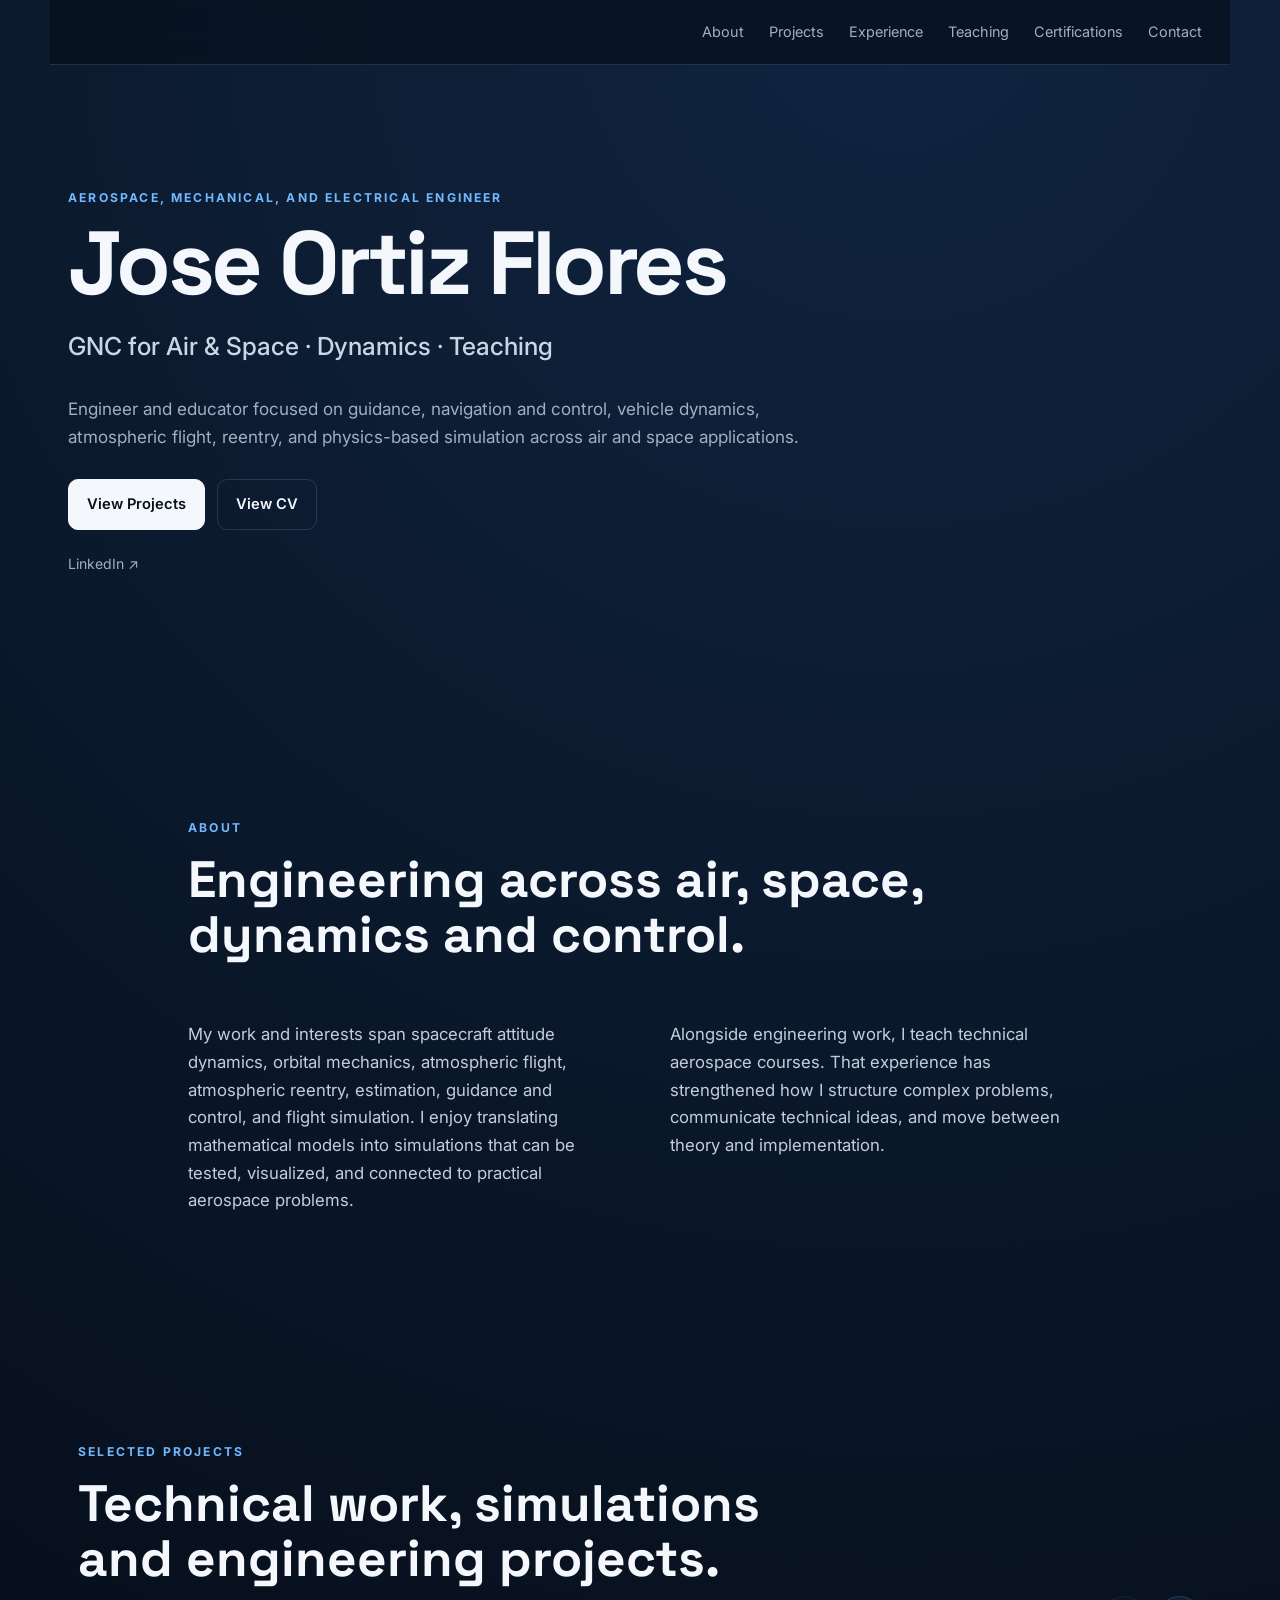
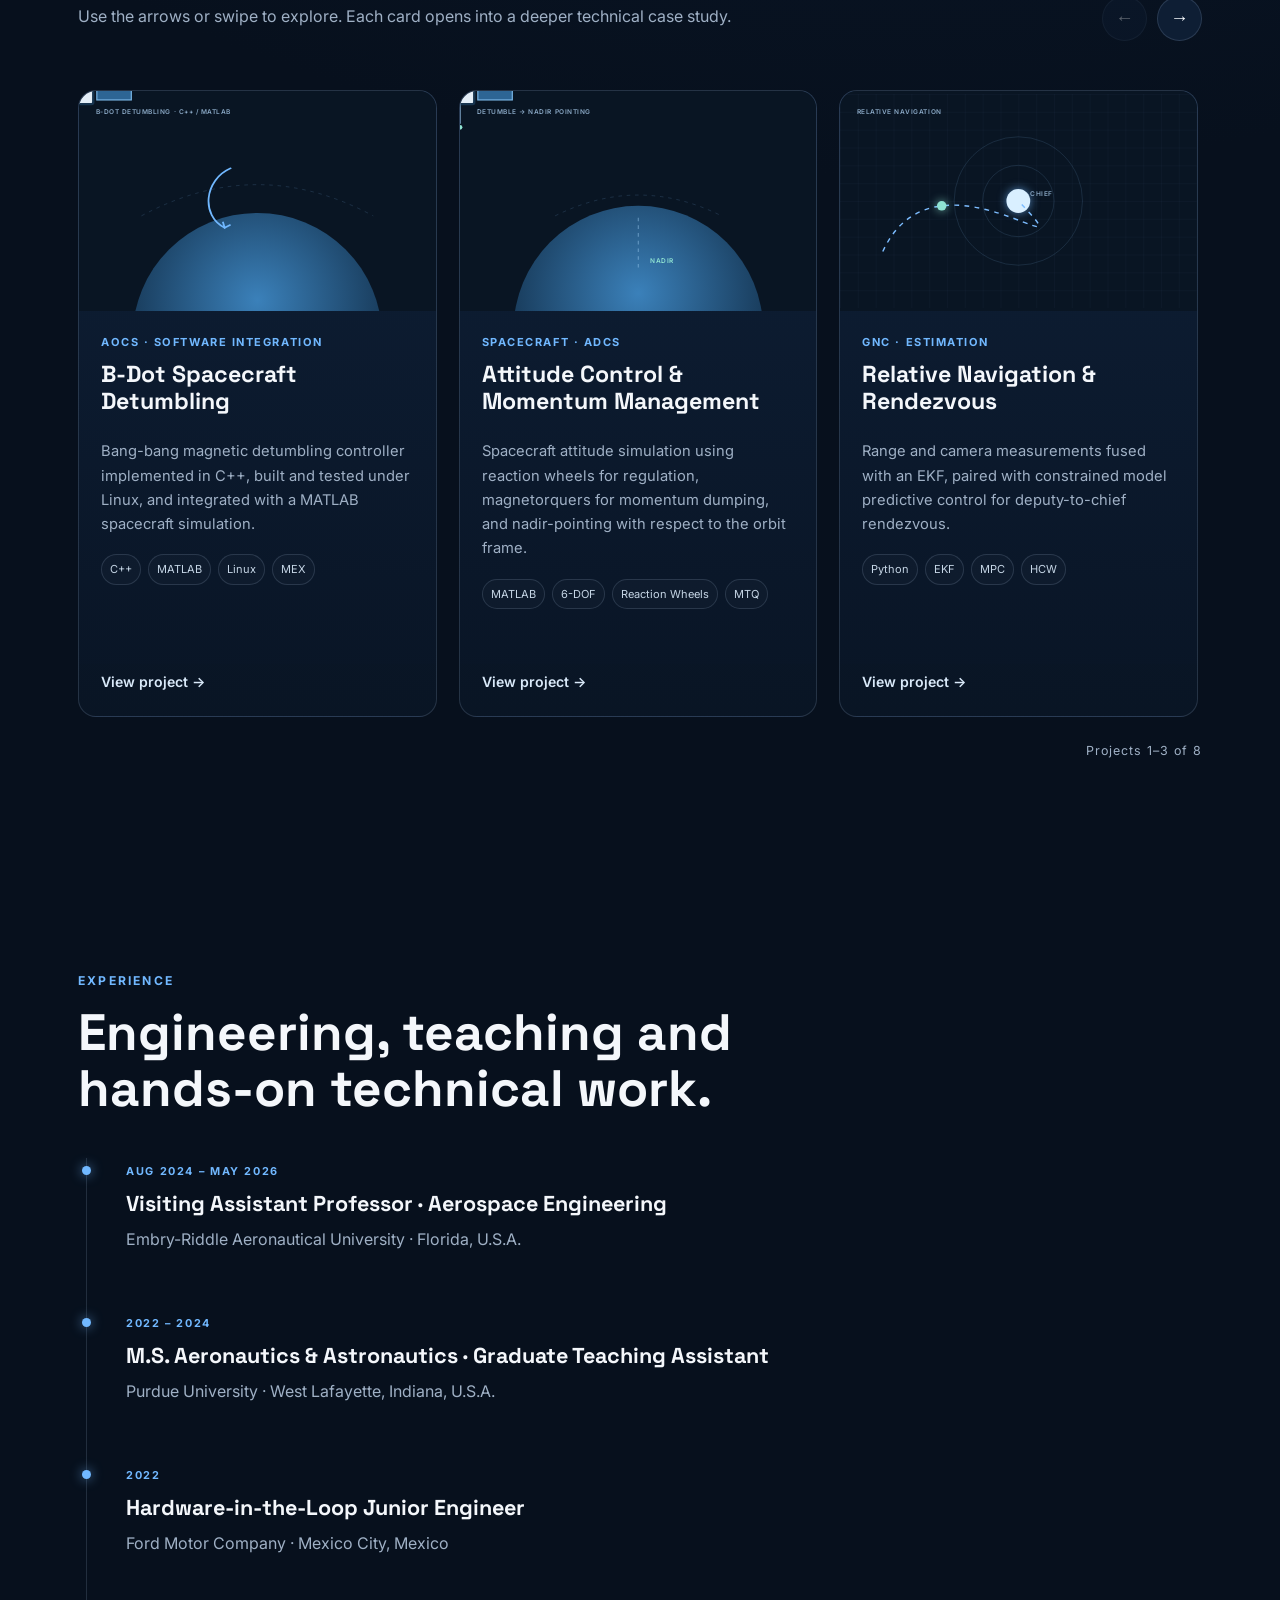
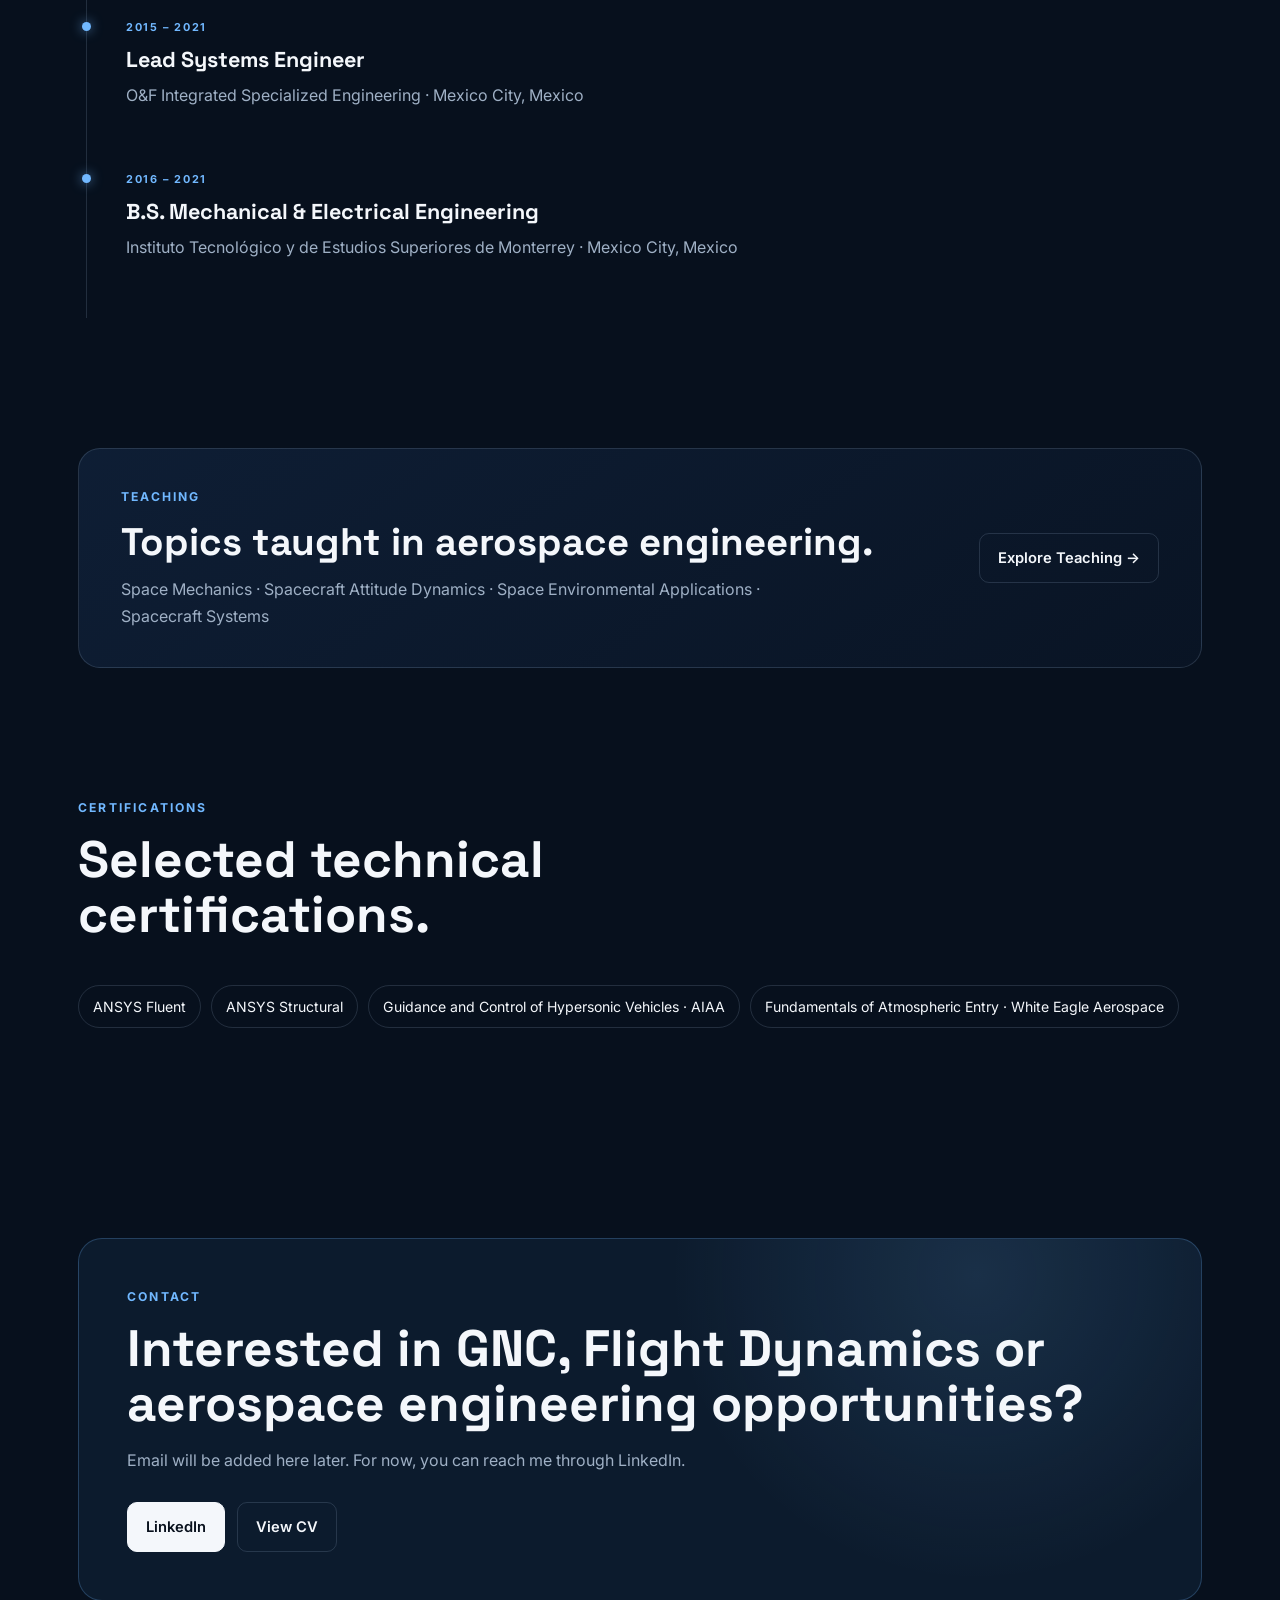
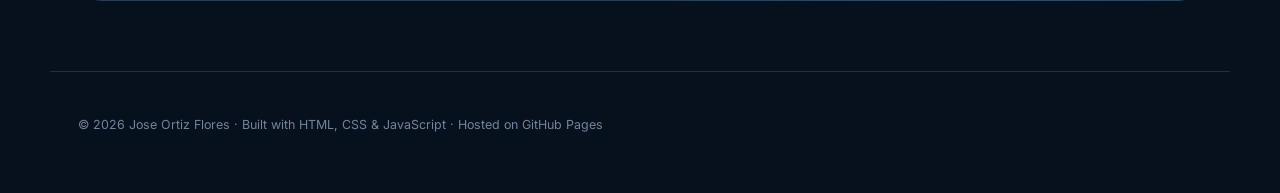
==== commit 2bd285cc: "Add B-Dot C++ detumbling project" ====
--- a/index.html
+++ b/index.html
@@ -64,6 +64,20 @@
 </div>
 <div aria-label="Selected projects" class="project-carousel reveal" id="project-carousel" tabindex="0">
 <article class="project-card">
+<a aria-label="Open B-dot spacecraft detumbling project" class="project-preview detumble-preview" href="projects/bdot-detumbling.html">
+<svg aria-label="Magnetic B-dot spacecraft detumbling" role="img" viewbox="0 0 600 360">
+<defs><radialgradient cx="50%" cy="35%" id="bdotEarthGlow" r="65%"><stop offset="0" stop-color="#3f8ac7"></stop><stop offset="1" stop-color="#102b45"></stop></radialgradient></defs>
+<circle cx="300" cy="410" fill="url(#bdotEarthGlow)" opacity=".92" r="210"></circle>
+<path d="M105 205 Q300 100 495 205" fill="none" stroke="currentColor" stroke-dasharray="6 8" stroke-opacity=".25"></path>
+<g class="detumble-sat"><rect class="sat-core" height="34" rx="3" width="48" x="-24" y="-17"></rect><rect class="sat-panel" height="20" width="58" x="-88" y="-10"></rect><rect class="sat-panel" height="20" width="58" x="30" y="-10"></rect></g>
+<path d="M255 125 C210 145 205 205 245 225" fill="none" stroke="#71b8ff" stroke-width="3" stroke-linecap="round"></path>
+<path d="M242 215 L245 225 L255 220" fill="none" stroke="#71b8ff" stroke-width="3"></path>
+<text x="28" y="34">B-DOT DETUMBLING · C++ / MATLAB</text>
+</svg>
+</a>
+<div class="project-body"><div class="project-meta">AOCS · SOFTWARE INTEGRATION</div><h3>B-Dot Spacecraft Detumbling</h3><p>Bang-bang magnetic detumbling controller implemented in C++, built and tested under Linux, and integrated with a MATLAB spacecraft simulation.</p><div class="tags"><span>C++</span><span>MATLAB</span><span>Linux</span><span>MEX</span></div><a class="project-link" href="projects/bdot-detumbling.html">View project →</a></div>
+</article>
+<article class="project-card">
 <a aria-label="Open spacecraft attitude control project" class="project-preview detumble-preview" href="projects/spacecraft-adcs.html">
 <svg aria-label="Satellite detumbling and settling into nadir pointing" role="img" viewbox="0 0 600 360">
 <defs>
@@ -233,7 +247,7 @@
 </div>
 </article>
 </div>
-<div class="carousel-status reveal"><span id="project-position">Projects 1–3 of 7</span></div>
+<div class="carousel-status reveal"><span id="project-position">Projects 1–3 of 8</span></div>
 </section>
 <section class="section" id="experience">
 <div class="section-heading reveal"><p class="eyebrow">EXPERIENCE</p><h2>Engineering, teaching and hands-on technical work.</h2></div>
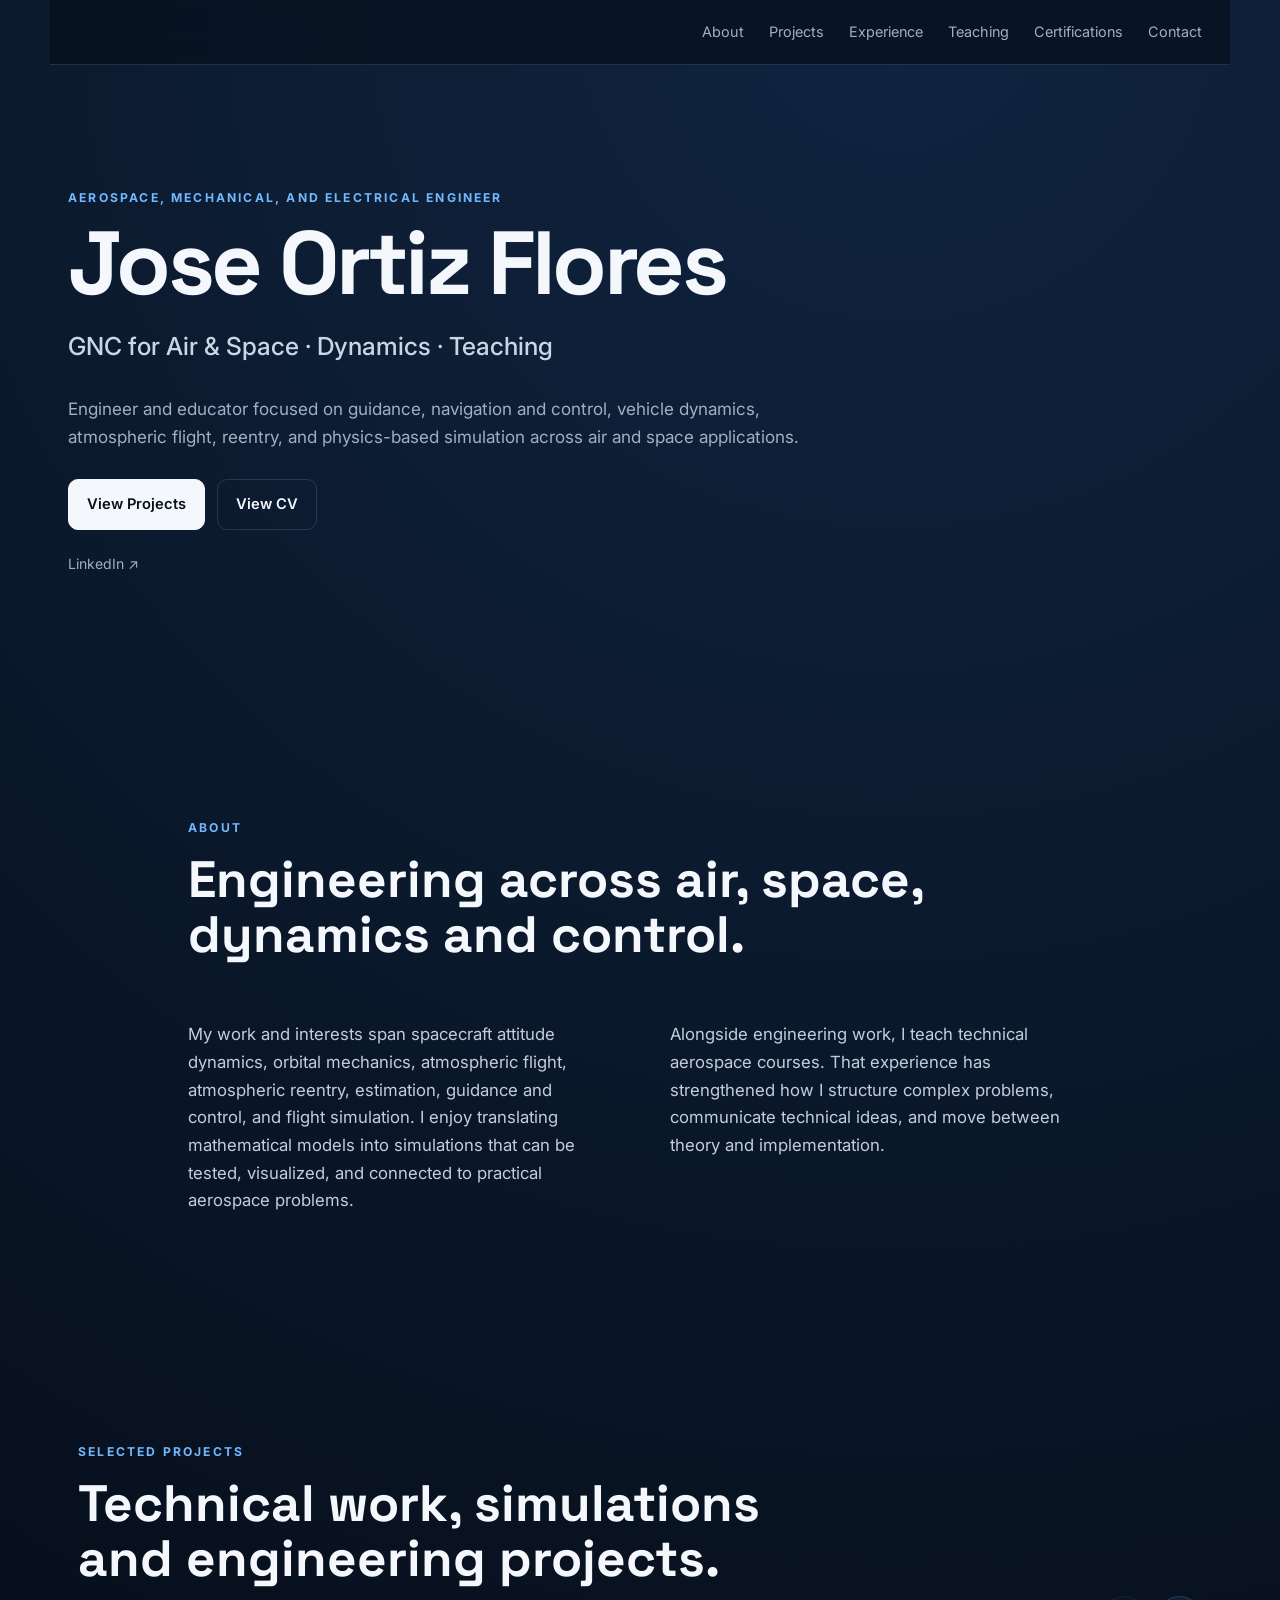
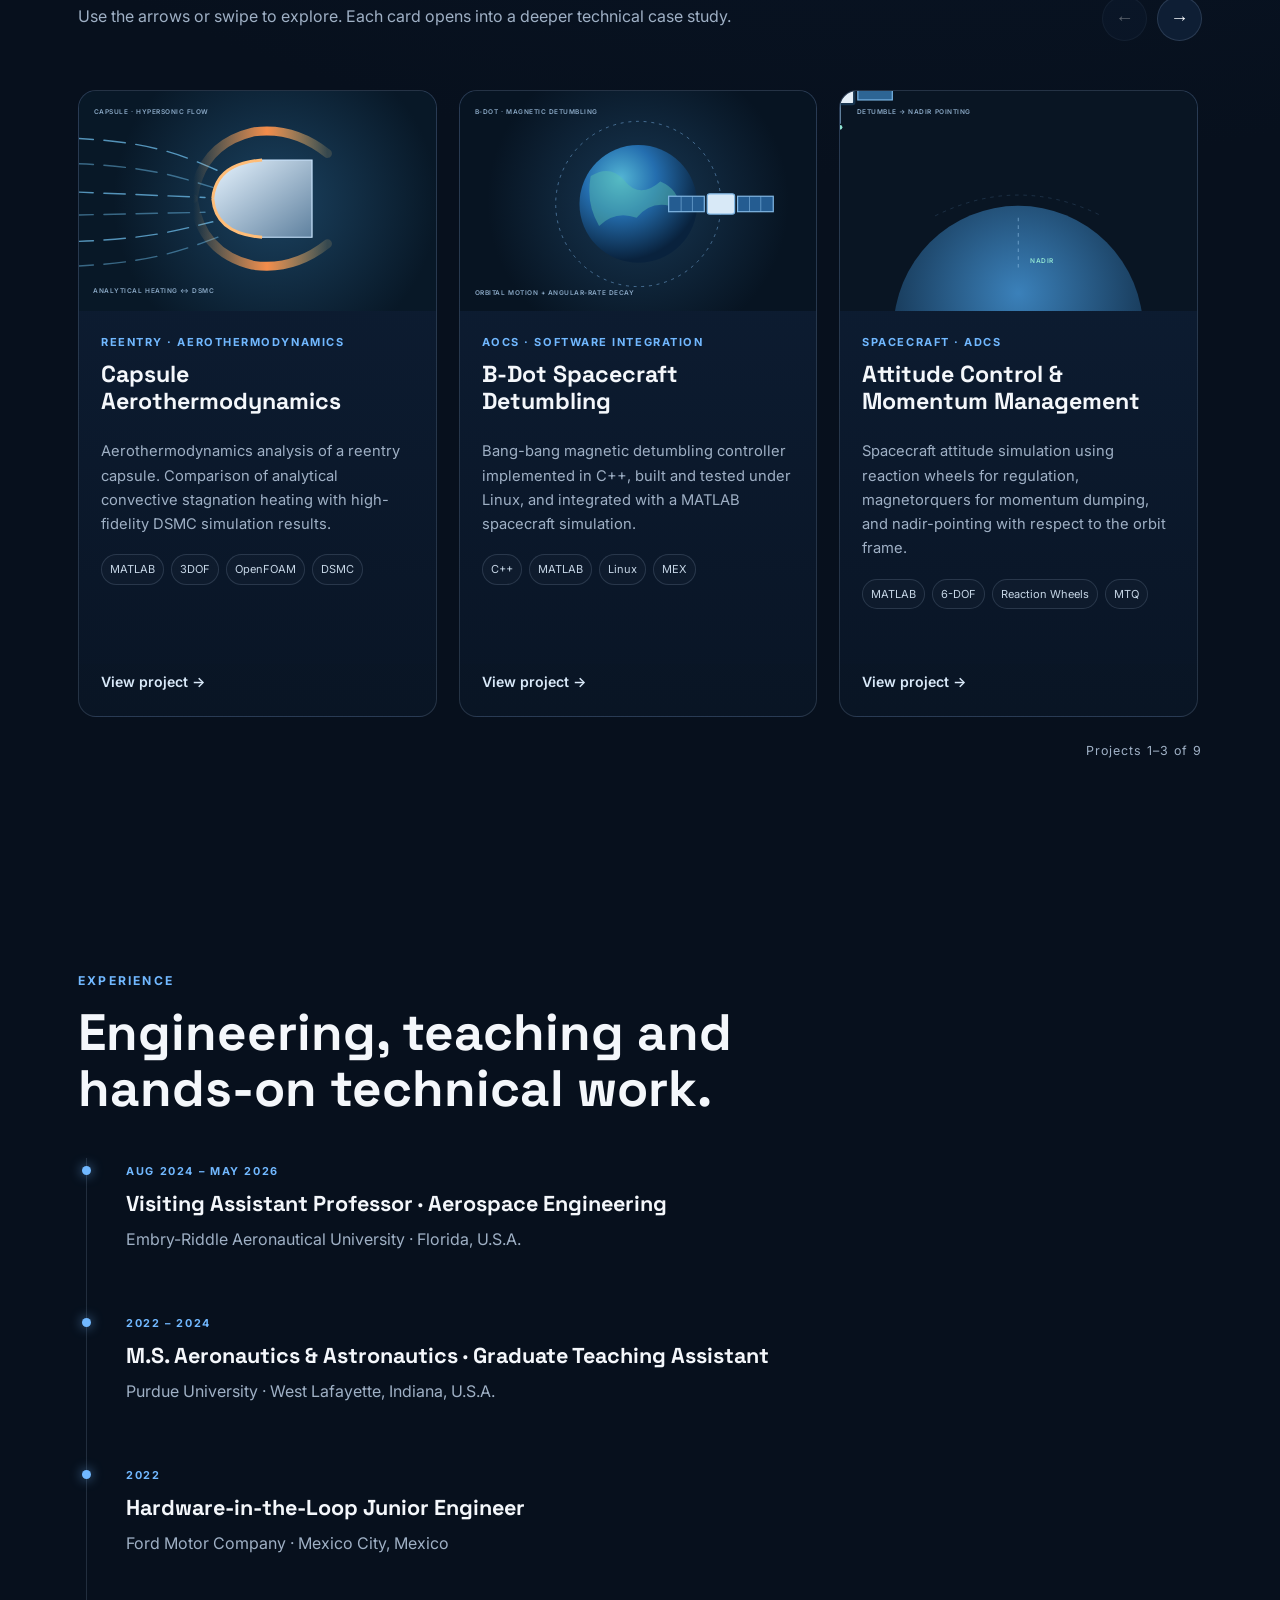
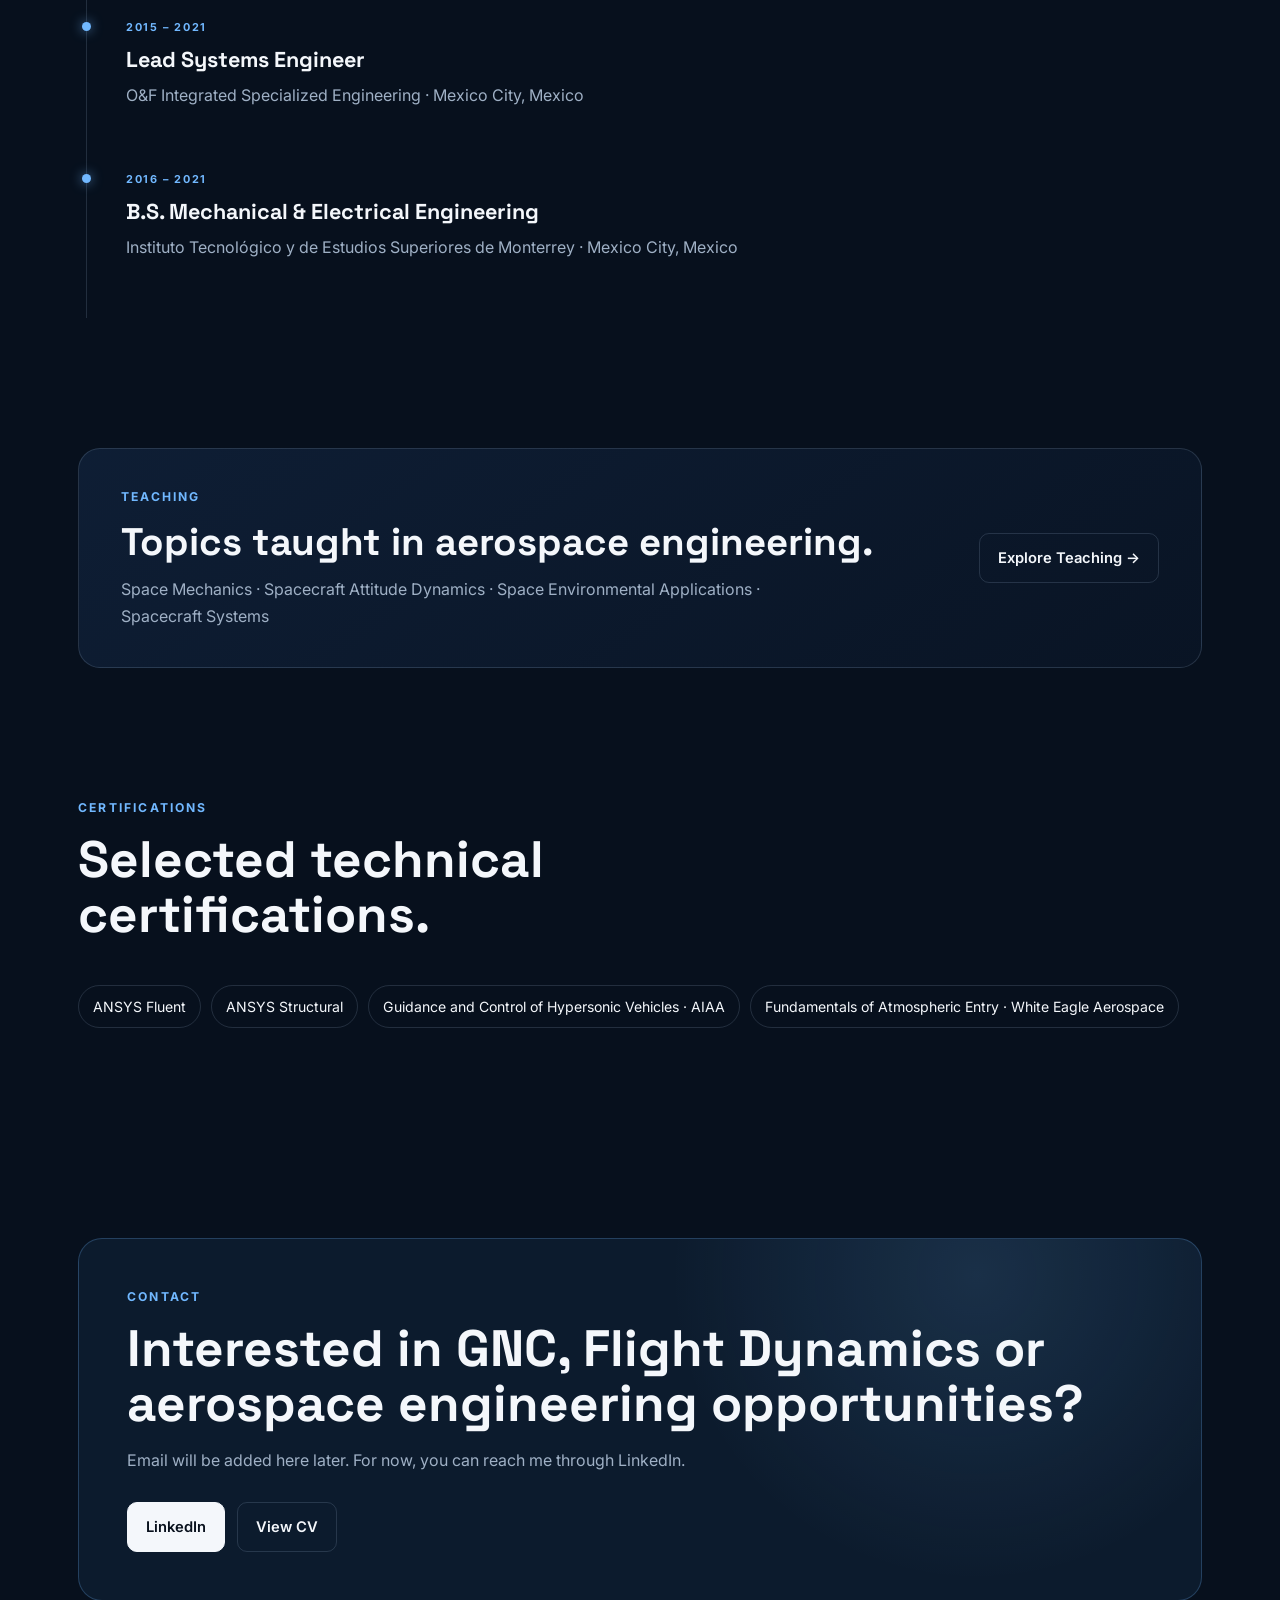
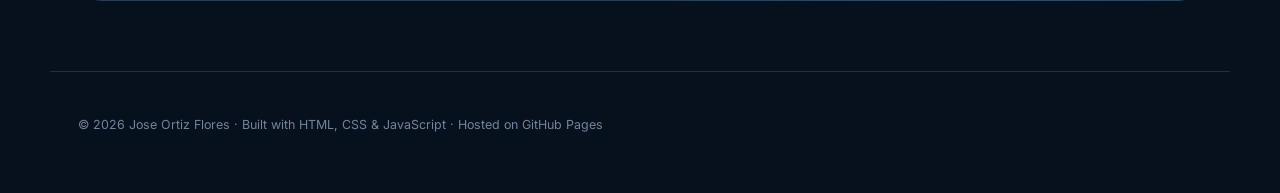
==== commit a658d878: "Update aerothermo project main" ====
--- a/index.html
+++ b/index.html
@@ -9,8 +9,8 @@
 <link href="https://fonts.googleapis.com" rel="preconnect"/>
 <link crossorigin="" href="https://fonts.gstatic.com" rel="preconnect"/>
 <link href="https://fonts.googleapis.com/css2?family=Inter:wght@400;500;600;700&amp;family=Space+Grotesk:wght@500;600;700&amp;display=swap" rel="stylesheet"/>
-<link href="style.css" rel="stylesheet">
-</link></head>
+<link href="style.css" rel="stylesheet"/>
+</head>
 <body>
 <header class="site-header">
 <div aria-hidden="true" class="brand-spacer"></div>
@@ -38,7 +38,6 @@
 <a href="https://www.linkedin.com/in/jose-ortiz-flores-11a485203" rel="noopener" target="_blank">LinkedIn ↗</a>
 </div>
 </div>
-
 </section>
 <section class="section narrow" id="about">
 <div class="section-heading reveal">
@@ -62,19 +61,9 @@
 <button aria-label="Next projects" class="carousel-button" id="projects-next" type="button">→</button>
 </div>
 </div>
-<div aria-label="Selected projects" class="project-carousel reveal" id="project-carousel" tabindex="0">
-<article class="project-card">
-<a aria-label="Open B-dot spacecraft detumbling project" class="project-preview detumble-preview" href="projects/bdot-detumbling.html">
-<svg aria-label="Magnetic B-dot spacecraft detumbling" role="img" viewbox="0 0 600 360">
-<defs><radialgradient cx="50%" cy="35%" id="bdotEarthGlow" r="65%"><stop offset="0" stop-color="#3f8ac7"></stop><stop offset="1" stop-color="#102b45"></stop></radialgradient></defs>
-<circle cx="300" cy="410" fill="url(#bdotEarthGlow)" opacity=".92" r="210"></circle>
-<path d="M105 205 Q300 100 495 205" fill="none" stroke="currentColor" stroke-dasharray="6 8" stroke-opacity=".25"></path>
-<g class="detumble-sat"><rect class="sat-core" height="34" rx="3" width="48" x="-24" y="-17"></rect><rect class="sat-panel" height="20" width="58" x="-88" y="-10"></rect><rect class="sat-panel" height="20" width="58" x="30" y="-10"></rect></g>
-<path d="M255 125 C210 145 205 205 245 225" fill="none" stroke="#71b8ff" stroke-width="3" stroke-linecap="round"></path>
-<path d="M242 215 L245 225 L255 220" fill="none" stroke="#71b8ff" stroke-width="3"></path>
-<text x="28" y="34">B-DOT DETUMBLING · C++ / MATLAB</text>
-</svg>
-</a>
+<div aria-label="Selected projects" class="project-carousel reveal" id="project-carousel" tabindex="0"><article class="project-card"><a aria-label="Open capsule aerothermodynamics project" class="project-preview capsule-preview" href="projects/genesis-reentry.html"><svg aria-label="Animated hypersonic flow around a reentry capsule" role="img" viewbox="0 0 600 360"><defs><lineargradient id="capsuleShield" x1="0" x2="1" y1="0" y2="1"><stop offset="0" stop-color="#e7f4ff"></stop><stop offset="1" stop-color="#5f819f"></stop></lineargradient><lineargradient id="capsuleShock"><stop offset="0" stop-color="#ffbc67" stop-opacity="0"></stop><stop offset=".55" stop-color="#ff914b" stop-opacity=".95"></stop><stop offset="1" stop-color="#ffcf75" stop-opacity=".15"></stop></lineargradient></defs><g class="capsule-flow"><path d="M-120 72 C95 72 150 92 236 130"></path><path d="M-120 115 C100 115 145 133 225 157"></path><path d="M-120 160 L212 174"></path><path d="M-120 206 L212 199"></path><path d="M-120 250 C100 250 145 234 225 215"></path><path d="M-120 292 C95 292 150 272 236 240"></path></g><path class="capsule-shock" d="M192 176 Q205 85 292 64 Q360 54 418 100" fill="none" stroke="url(#capsuleShock)" stroke-linecap="round" stroke-width="15"></path><path class="capsule-shock" d="M192 176 Q205 267 292 288 Q360 298 418 252" fill="none" stroke="url(#capsuleShock)" stroke-linecap="round" stroke-width="15"></path><path d="M225 176 Q230 117 308 111 L392 111 L392 241 L308 241 Q230 235 225 176Z" fill="url(#capsuleShield)" stroke="#cbe6ff" stroke-width="2"></path><path d="M225 176 Q230 117 308 111" fill="none" stroke="#ffbd78" stroke-width="5"></path><path d="M225 176 Q230 235 308 241" fill="none" stroke="#ffbd78" stroke-width="5"></path><text x="25" y="33">CAPSULE · HYPERSONIC FLOW</text><text x="24" y="335">ANALYTICAL HEATING  ↔  DSMC</text></svg></a><div class="project-body"><div class="project-meta">REENTRY · AEROTHERMODYNAMICS</div><h3>Capsule Aerothermodynamics</h3><p>Aerothermodynamics analysis of a reentry capsule. Comparison of analytical convective stagnation heating with high-fidelity DSMC simulation results.</p><div class="tags"><span>MATLAB</span><span>3DOF</span><span>OpenFOAM</span><span>DSMC</span></div><a class="project-link" href="projects/genesis-reentry.html">View project →</a></div></article>
+<article class="project-card">
+<a aria-label="Open B-dot spacecraft detumbling project" class="project-preview bdot-orbit-preview" href="projects/bdot-detumbling.html"><svg aria-label="Satellite orbiting Earth and progressively detumbling" role="img" viewbox="0 0 600 360"><defs><radialgradient cx="35%" cy="28%" id="bdotNewEarth" r="70%"><stop stop-color="#53b5d4"></stop><stop offset=".43" stop-color="#246eaf"></stop><stop offset="1" stop-color="#09223d"></stop></radialgradient></defs><circle cx="300" cy="185" fill="url(#bdotNewEarth)" r="99"></circle><path d="M220 138 Q253 117 278 147 T337 147 Q370 161 369 194 Q326 173 297 208 Q261 195 234 222 Q211 183 220 138Z" fill="#5ac2b0" opacity=".45"></path><circle cx="300" cy="185" fill="none" opacity=".55" r="139" stroke="#80b9ee" stroke-dasharray="5 8" stroke-width="1.5"></circle><g class="bdot-orbit"><g class="bdot-orbit-body"><rect fill="#d8e9f7" height="34" rx="4" stroke="#82b8e5" stroke-width="2" width="46" x="-23" y="-17"></rect><rect fill="#245c91" height="26" stroke="#82b8e5" stroke-width="2" width="60" x="-88" y="-13"></rect><path d="M-67 -13V13M-48 -13V13" stroke="#82b8e5"></path><rect fill="#245c91" height="26" stroke="#82b8e5" stroke-width="2" width="60" x="28" y="-13"></rect><path d="M48 -13V13M67 -13V13" stroke="#82b8e5"></path></g></g><text x="25" y="34">B-DOT · MAGNETIC DETUMBLING</text><text x="25" y="338">ORBITAL MOTION  +  ANGULAR-RATE DECAY</text></svg></a>
 <div class="project-body"><div class="project-meta">AOCS · SOFTWARE INTEGRATION</div><h3>B-Dot Spacecraft Detumbling</h3><p>Bang-bang magnetic detumbling controller implemented in C++, built and tested under Linux, and integrated with a MATLAB spacecraft simulation.</p><div class="tags"><span>C++</span><span>MATLAB</span><span>Linux</span><span>MEX</span></div><a class="project-link" href="projects/bdot-detumbling.html">View project →</a></div>
 </article>
 <article class="project-card">
@@ -124,6 +113,7 @@
 <a class="project-link" href="projects/relative-navigation.html">View project →</a>
 </div>
 </article>
+
 <article class="project-card">
 <a aria-label="Open atmospheric reentry project" class="project-preview reentry-preview" href="projects/reentry-guidance.html">
 <svg aria-label="Blunt capsule entering heat-shield-first through the atmosphere with a glowing plasma wake" role="img" viewbox="0 0 600 360">
@@ -236,8 +226,8 @@
 </article>
 <article class="project-card">
 <a aria-label="Open SAE Aero Design project" class="project-preview aircraft-preview" href="projects/sae-aero-design.html">
-<img alt="SAE Aero Design RC cargo aircraft in flight" class="sae-project-photo" src="assets/images/sae-2018.jpg"/>
-</a>
+<img alt="SAE Aero Design RC cargo aircraft in flight" class="sae-project-photo" src="assets/images/sae-2018.jpg">
+</img></a>
 <div class="project-body">
 <div class="project-meta">AIRCRAFT DESIGN · SAE</div>
 <h3>SAE Aero Design Aircraft</h3>
--- a/style.css
+++ b/style.css
@@ -256,3 +256,17 @@
 .hero.hero-no-visual{grid-template-columns:1fr;max-width:1200px;min-height:72vh}.hero.hero-no-visual .hero-copy{max-width:900px}.hero.hero-no-visual .hero-text{max-width:760px}
 
 .no-wrap { white-space: nowrap; }
+
+/* Capsule and B-dot project card animations */
+.capsule-preview{background:radial-gradient(circle at 55% 50%,#1b4260,#081827 72%)}
+.capsule-flow path{fill:none;stroke:#74c7f6;stroke-width:2.4;stroke-linecap:round;stroke-dasharray:36 18;animation:capsuleWind 1.6s linear infinite;opacity:.7}
+.capsule-flow path:nth-child(2n){animation-delay:-.8s;opacity:.45}
+.capsule-shock{animation:capsulePulse 2.5s ease-in-out infinite}
+@keyframes capsuleWind{to{stroke-dashoffset:-108}}
+@keyframes capsulePulse{50%{opacity:.65;stroke-width:19}}
+.bdot-orbit-preview{background:radial-gradient(circle at center,#183854,#071422 72%)}
+.bdot-orbit{transform-origin:300px 185px;animation:bdotOrbit 12s linear infinite}
+.bdot-orbit-body{transform:translate(439px,185px);animation:bdotDecay 12s ease-out infinite;transform-box:view-box;transform-origin:0 0}
+@keyframes bdotOrbit{to{transform:rotate(360deg)}}
+@keyframes bdotDecay{0%{transform:translate(439px,185px) rotate(-175deg)}15%{transform:translate(439px,185px) rotate(95deg)}35%{transform:translate(439px,185px) rotate(-44deg)}55%{transform:translate(439px,185px) rotate(19deg)}80%,100%{transform:translate(439px,185px) rotate(0deg)}}
+@media(prefers-reduced-motion:reduce){.capsule-flow path,.capsule-shock,.bdot-orbit,.bdot-orbit-body{animation:none}}
